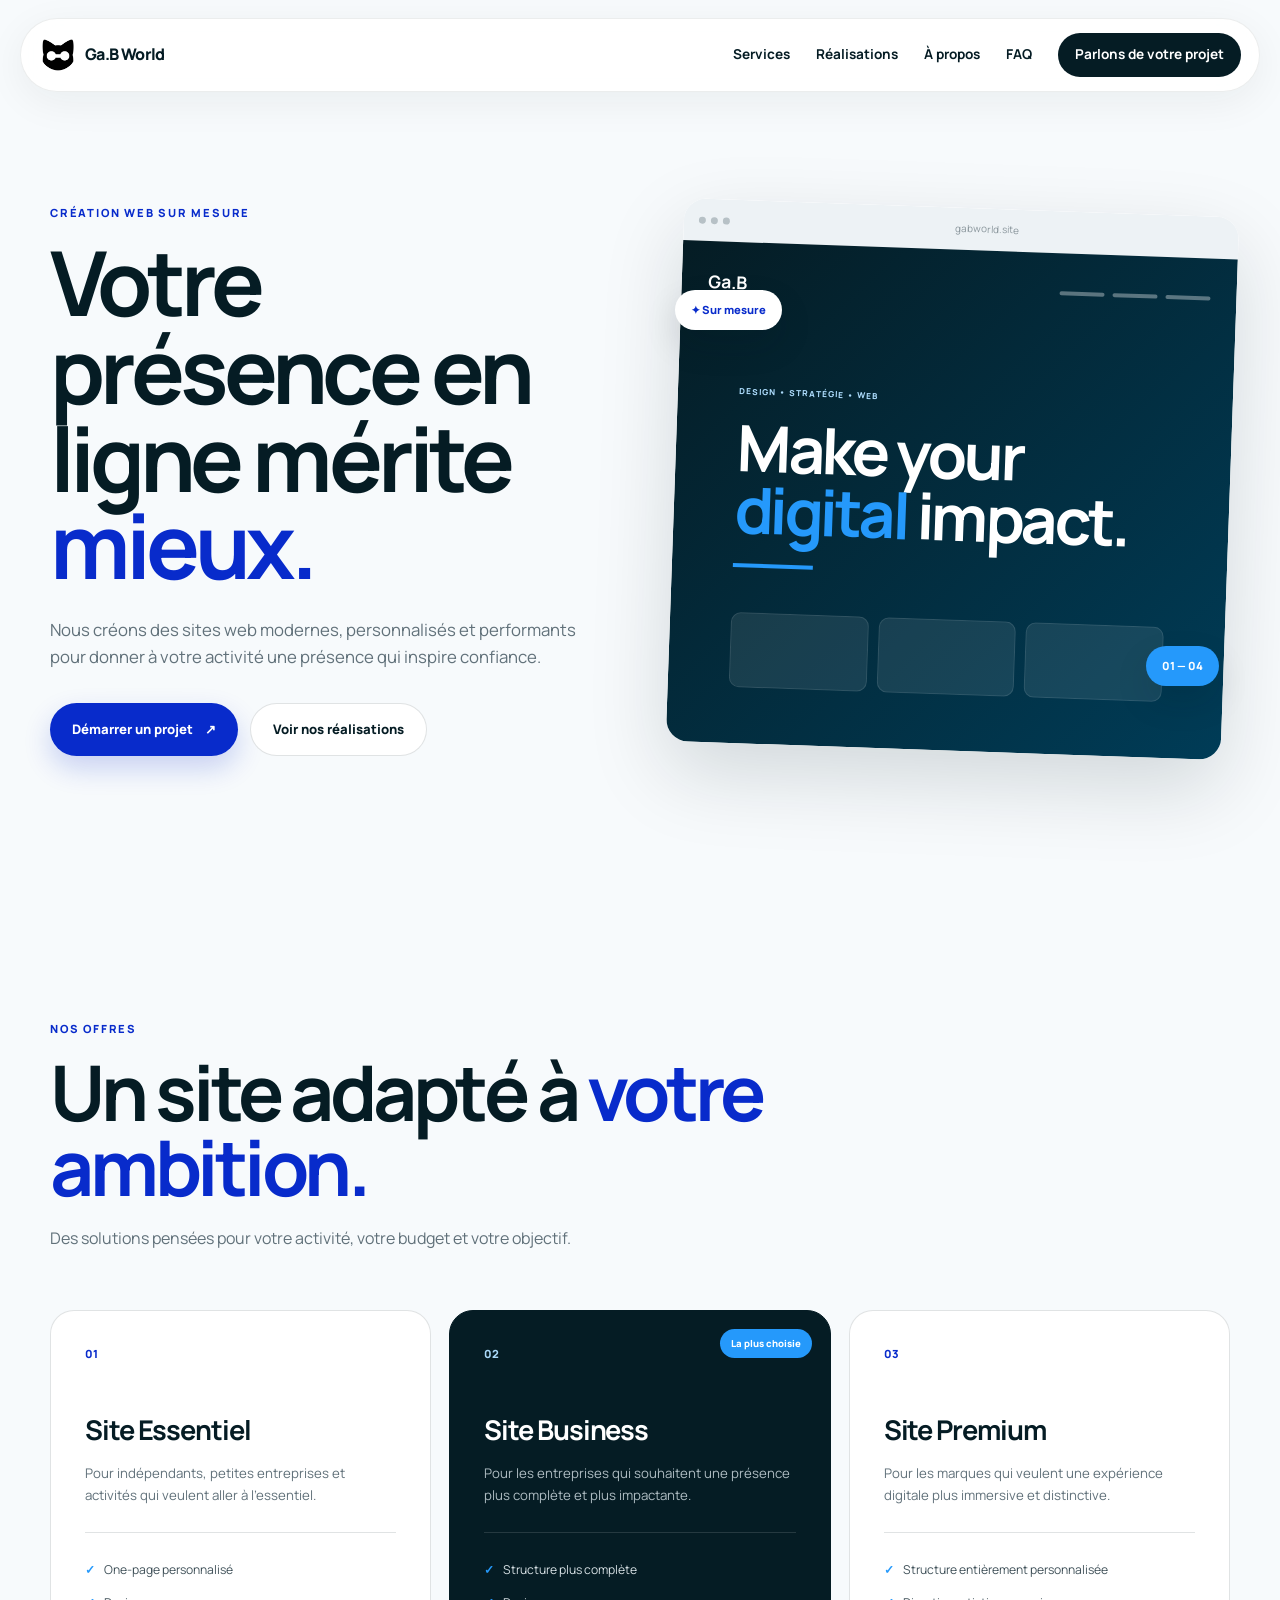
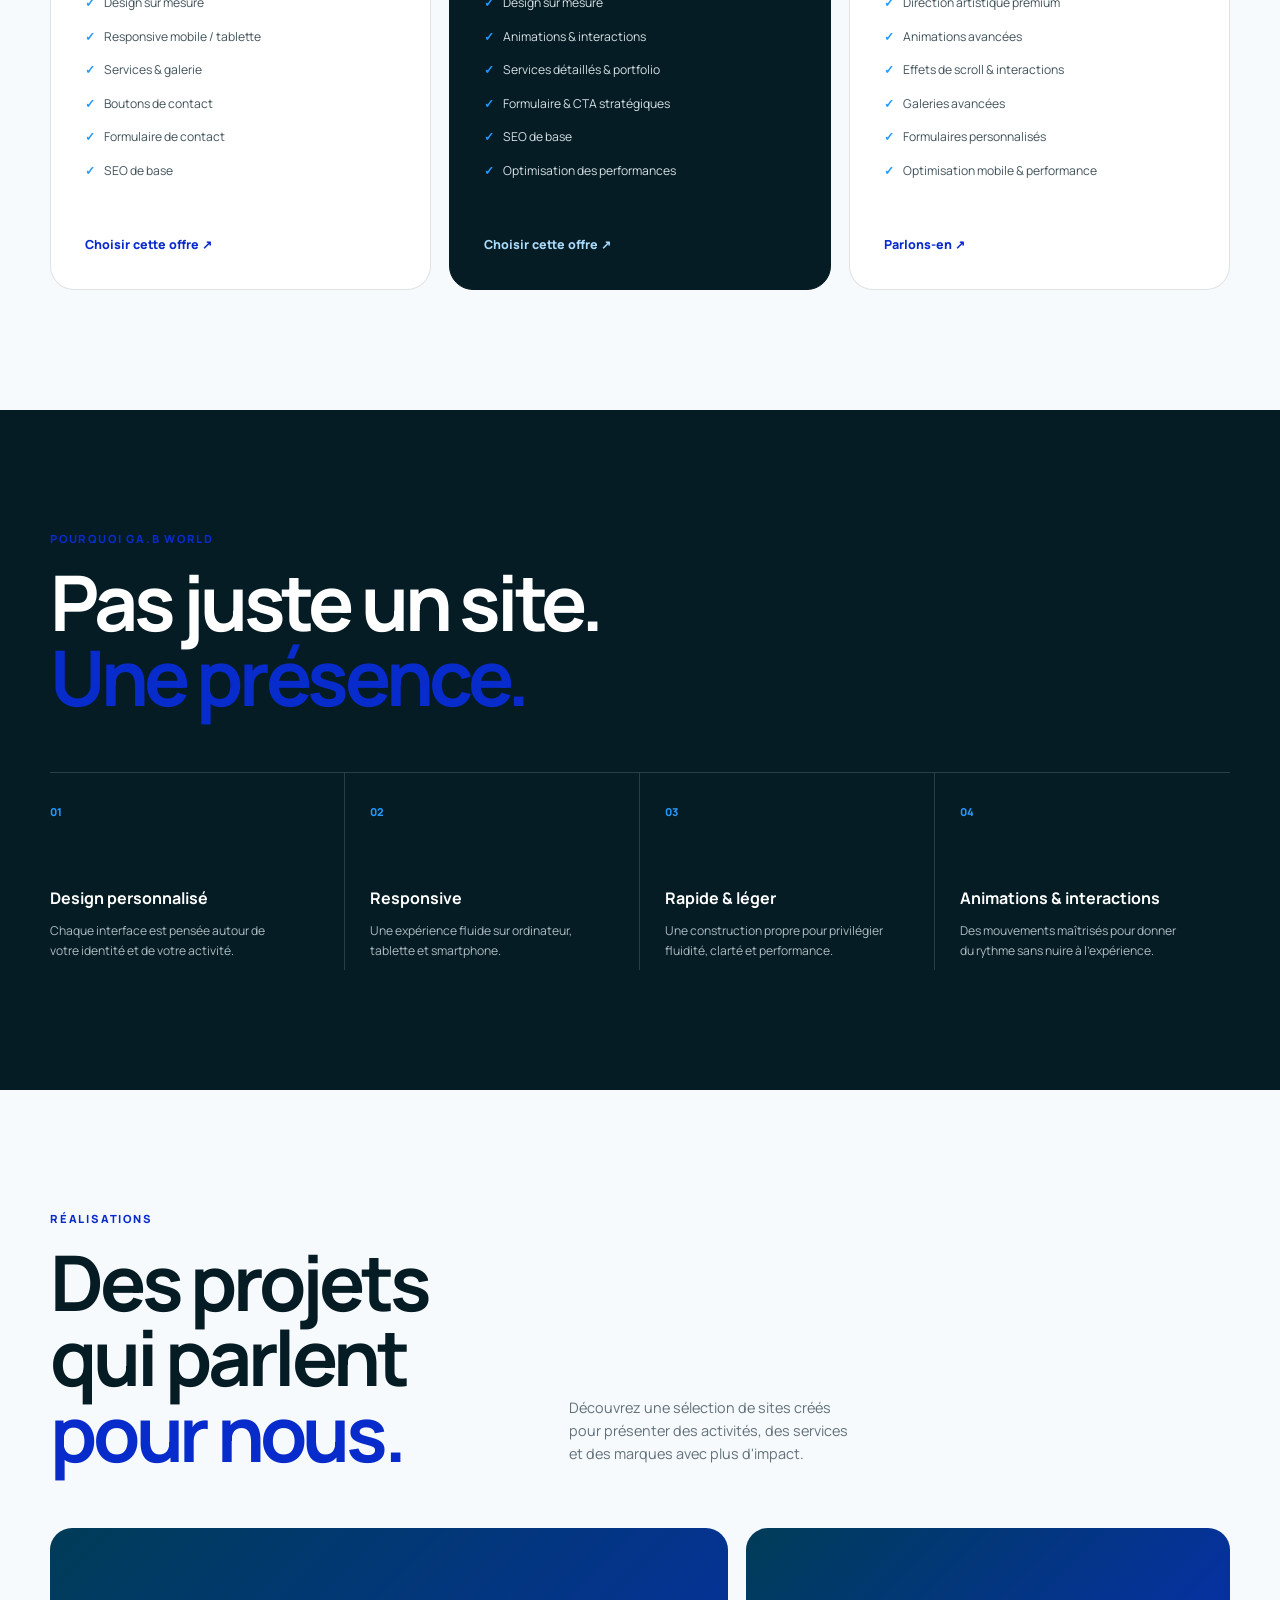
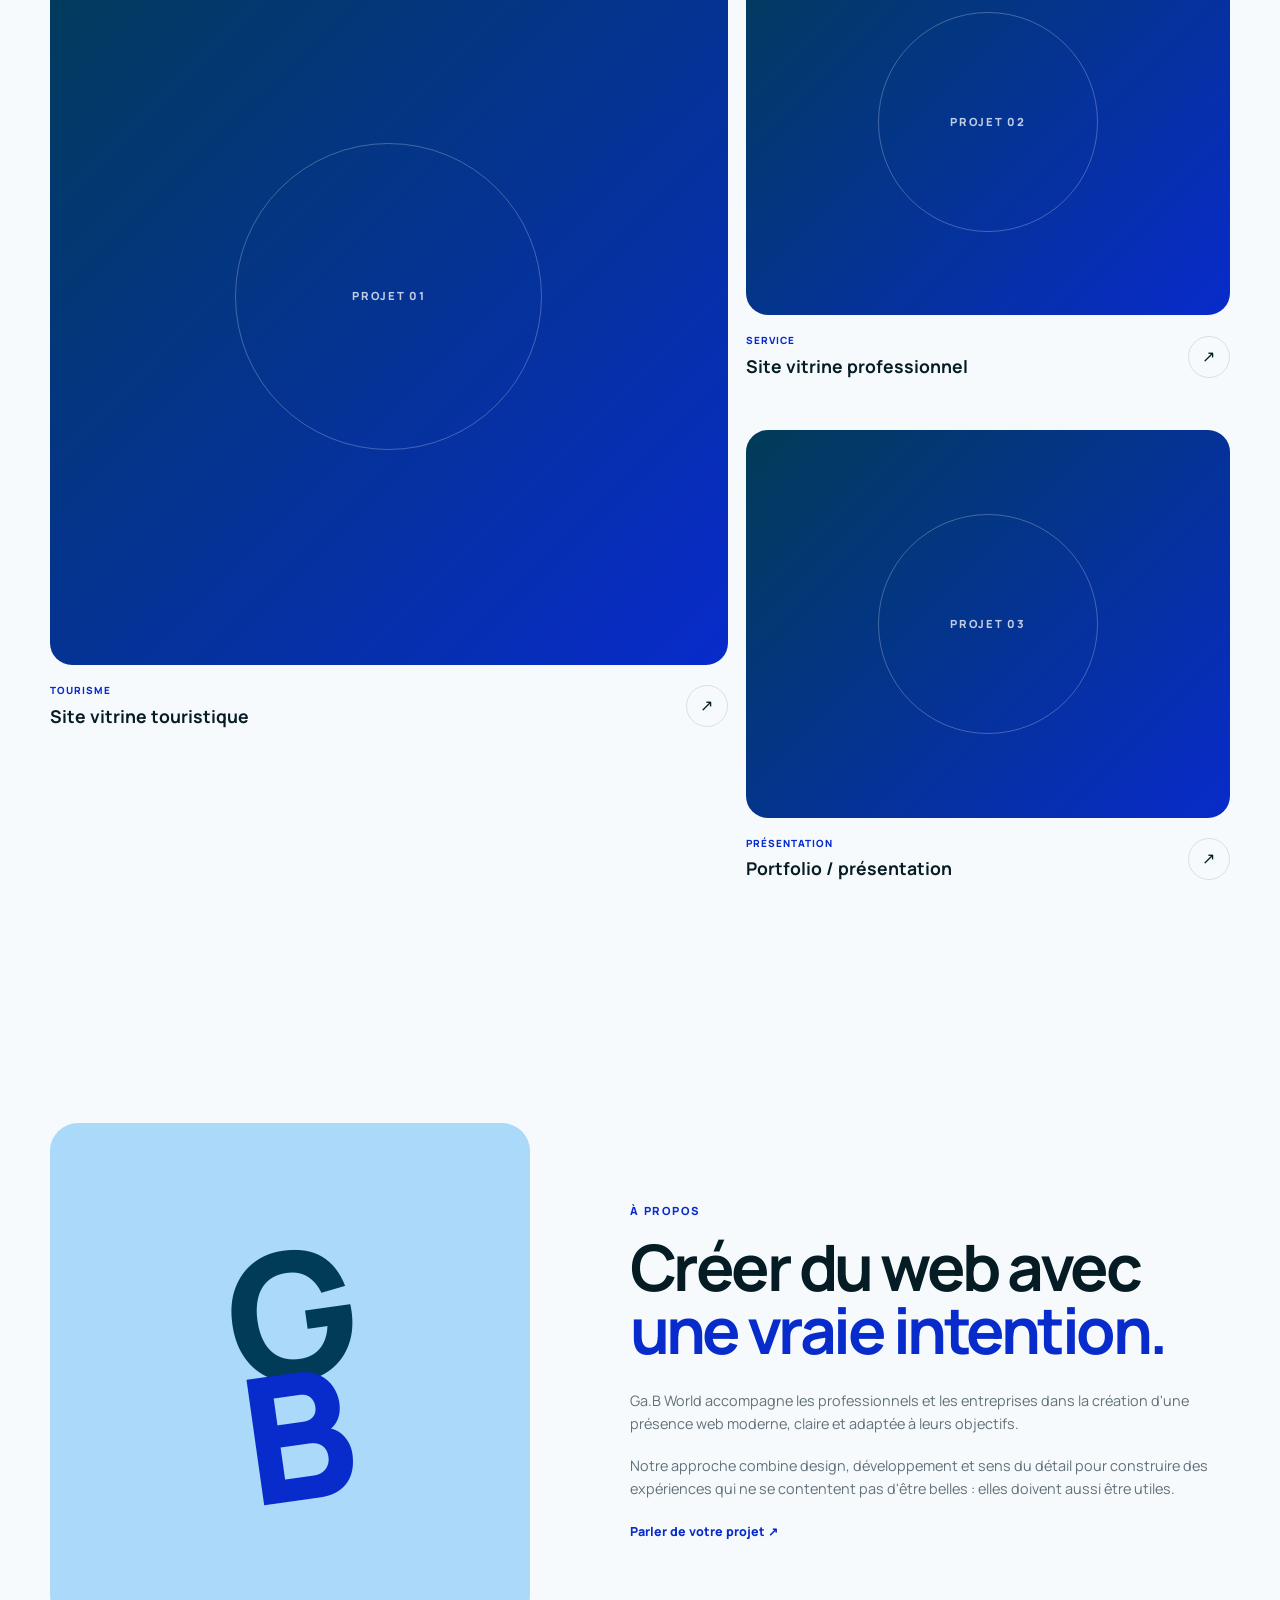
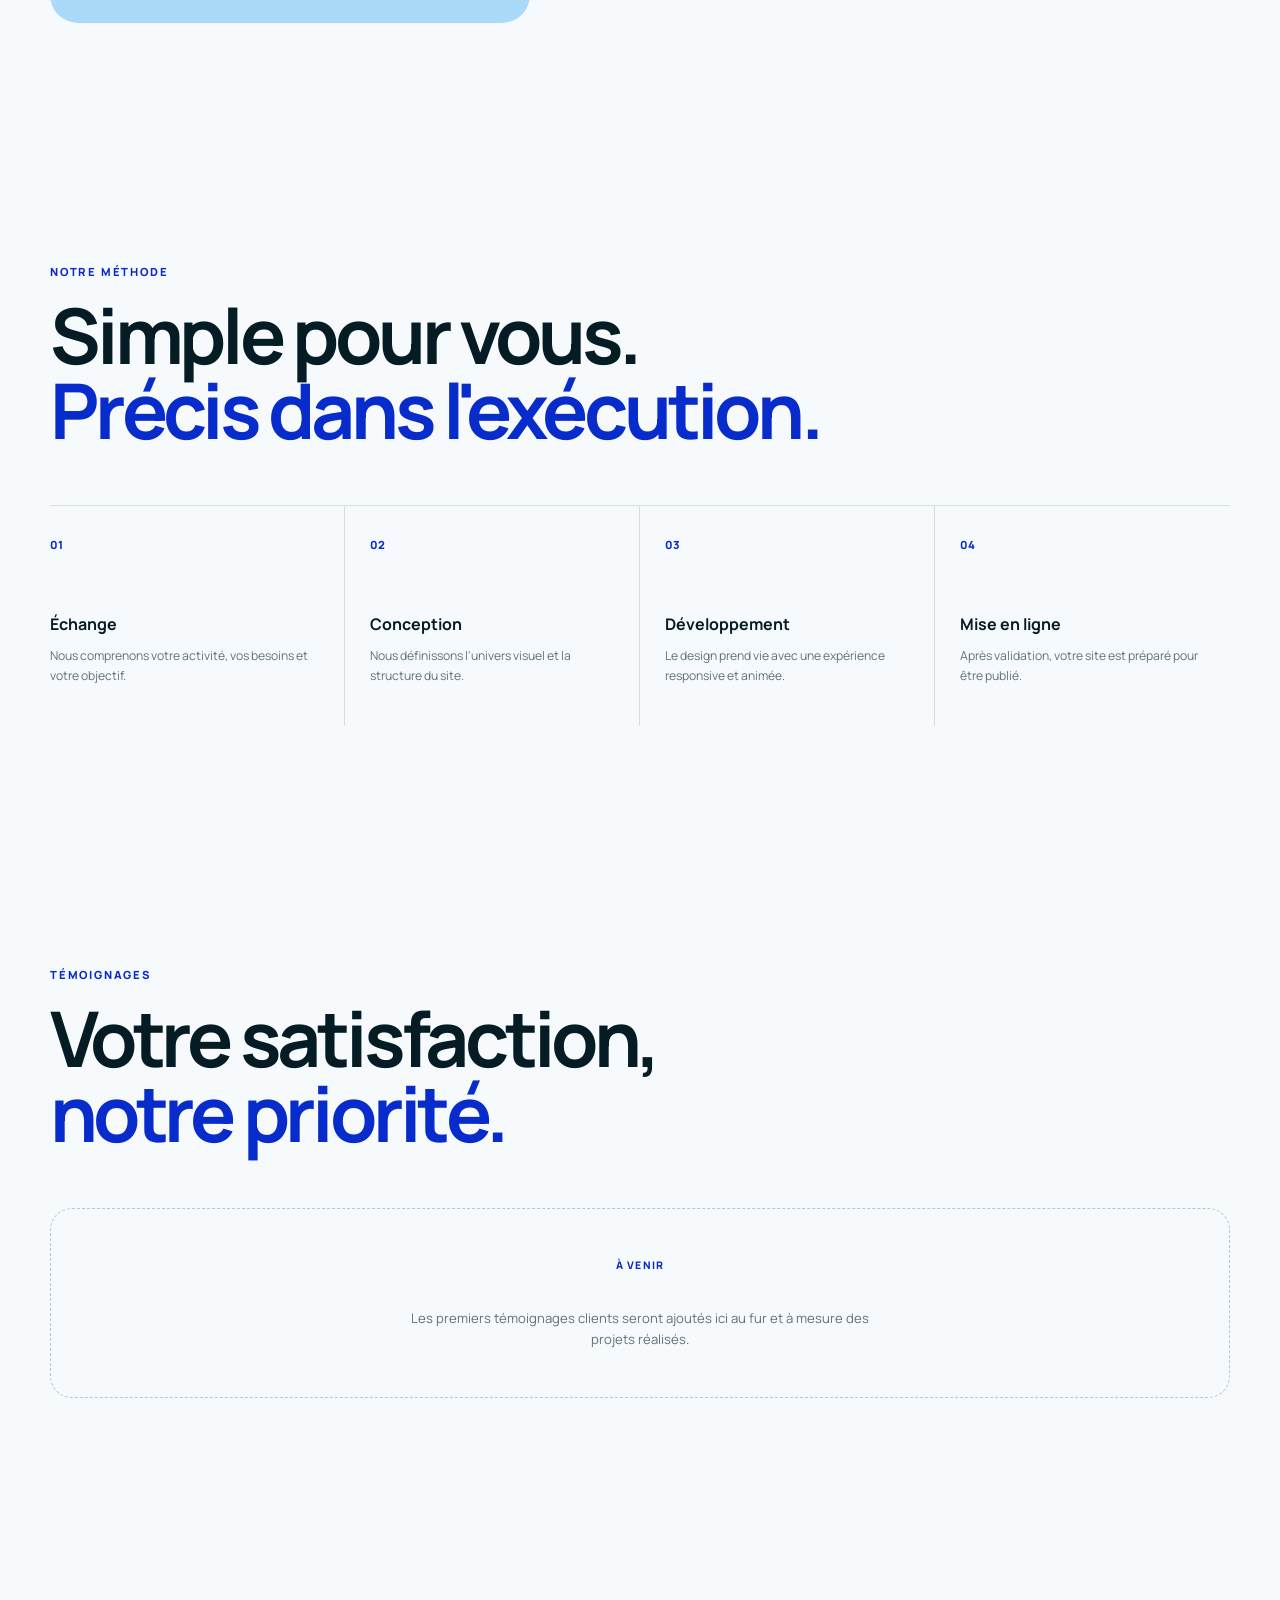
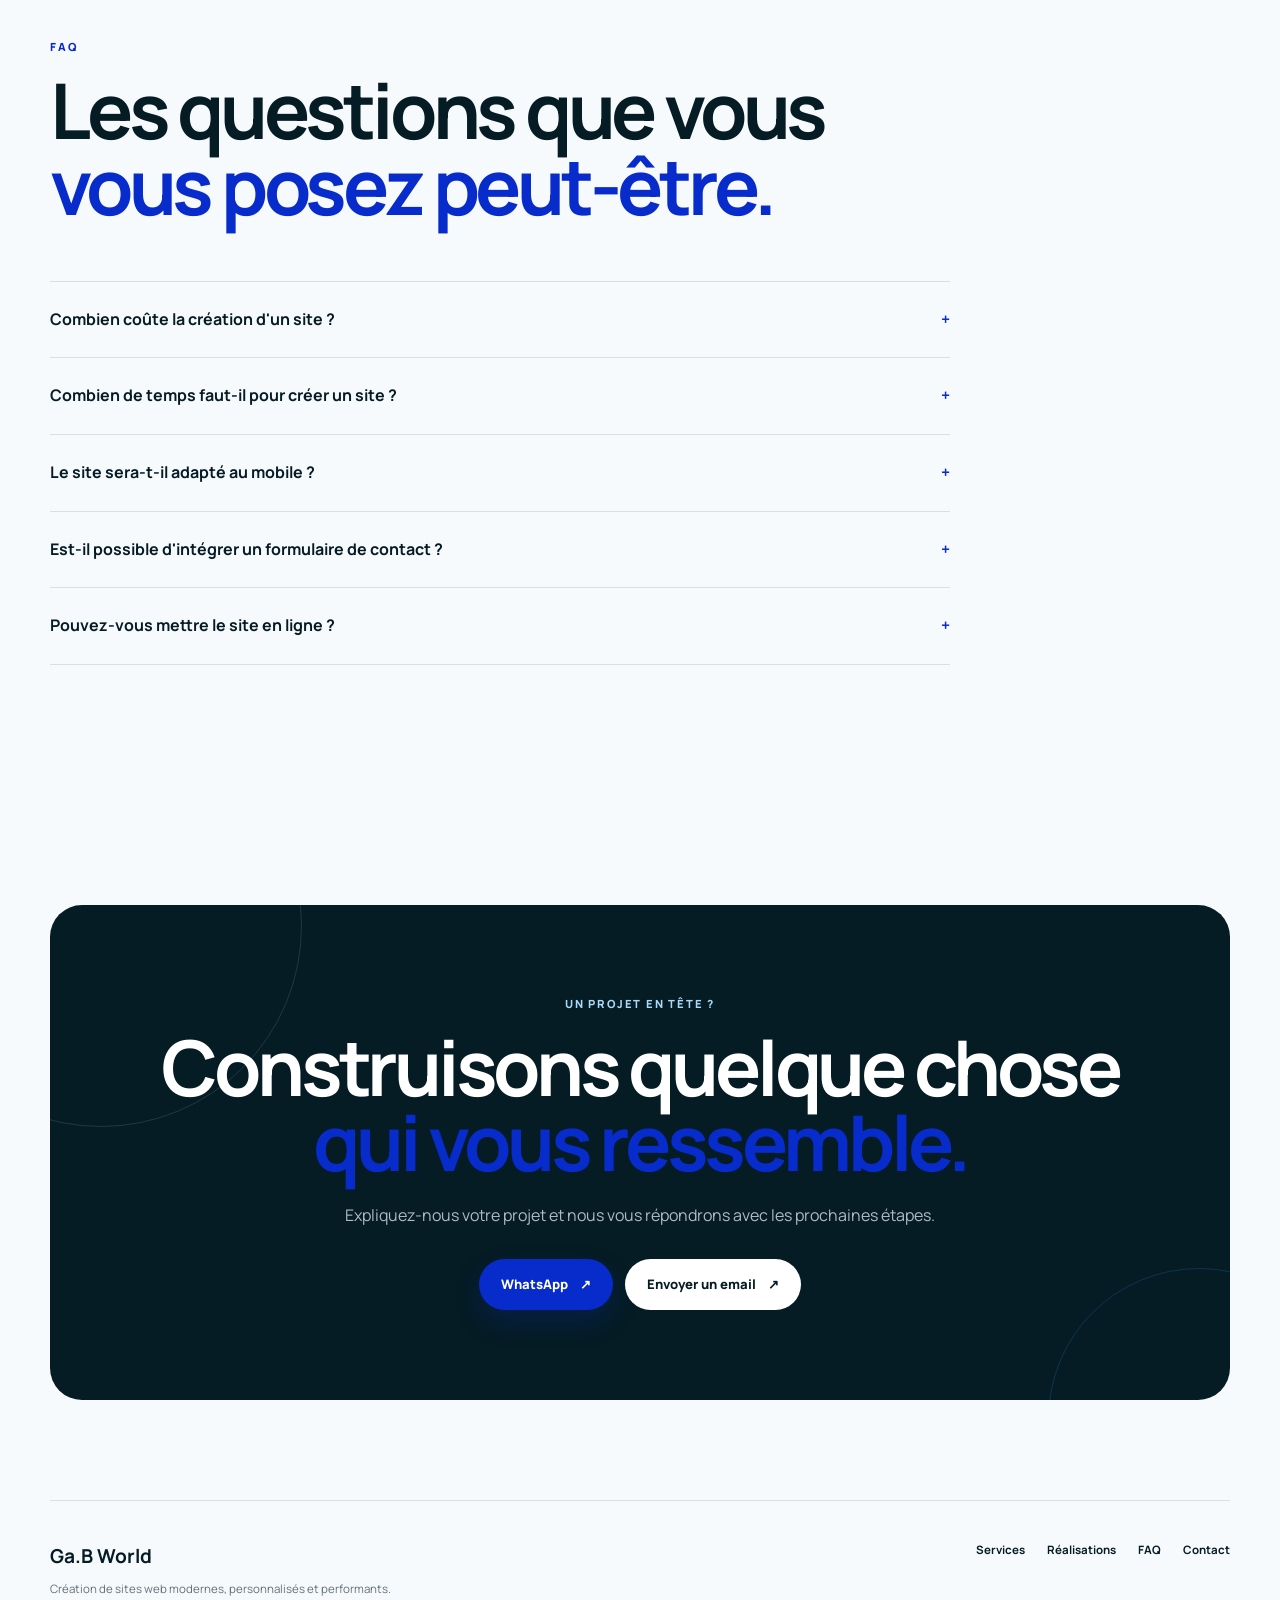
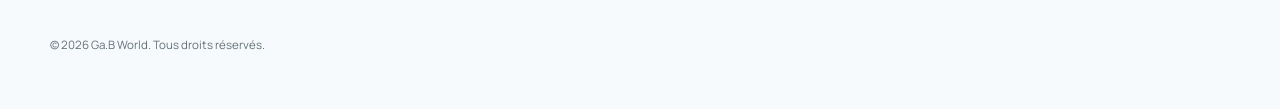
==== index.html @ 4e064f0f "Add files via upload" ====
<!doctype html>
<html lang="fr">

<head>
    <meta charset="UTF-8" />
    <meta name="viewport" content="width=device-width, initial-scale=1.0" />
    <meta name="description"
        content="Ga.B World — Création de sites web modernes, personnalisés, rapides et performants." />
    <meta name="theme-color" content="#051C24" />
    <title>Ga.B World — Création de sites web</title>
    <link rel="icon" type="image/png" href="assets/images/logo2.png" />
    <link rel="preconnect" href="https://fonts.googleapis.com" />
    <link rel="preconnect" href="https://fonts.gstatic.com" crossorigin />
    <link href="https://fonts.googleapis.com/css2?family=Manrope:wght@400;500;600;700;800&display=swap"
        rel="stylesheet" />
    <link rel="stylesheet" href="style.css" />
</head>

<body>
    <div class="page-loader" aria-hidden="true">
        <span>Ga.B World</span>
    </div>

    <header class="site-header">
        <a class="logo" href="#accueil" aria-label="Ga.B World — Accueil">
            <img src="assets/images/logo2.png" alt="Ga.B World" onerror="
            this.style.display = 'none';
            this.nextElementSibling.style.display = 'inline';
          " />
            <span>Ga.B World</span>
        </a>

        <button class="menu-toggle" type="button" aria-label="Ouvrir le menu" aria-expanded="false">
            <span></span><span></span>
        </button>

        <nav class="nav" aria-label="Navigation principale">
            <a href="#services">Services</a>
            <a href="#realisations">Réalisations</a>
            <a href="#apropos">À propos</a>
            <a href="#faq">FAQ</a>
            <a class="nav-cta" href="#contact">Parlons de votre projet</a>
        </nav>
    </header>

    <main>
        <section class="hero section" id="accueil">
            <div class="hero-copy reveal">
                <p class="eyebrow">Création web sur mesure</p>
                <h1>Votre présence en ligne mérite <span>mieux.</span></h1>
                <p class="hero-text">
                    Nous créons des sites web modernes, personnalisés et performants
                    pour donner à votre activité une présence qui inspire confiance.
                </p>
                <div class="hero-actions">
                    <a class="btn btn-primary" href="#contact">Démarrer un projet <span>↗</span></a>
                    <a class="btn btn-ghost" href="#realisations">Voir nos réalisations</a>
                </div>
            </div>

            <div class="hero-visual reveal reveal-delay">
                <div class="browser">
                    <div class="browser-top">
                        <div class="browser-dots"><i></i><i></i><i></i></div>
                        <div class="browser-url">gabworld.site</div>
                    </div>
                    <div class="browser-screen">
                        <div class="mock-nav">
                            <strong>Ga.B</strong>
                            <div><i></i><i></i><i></i></div>
                        </div>
                        <div class="mock-content">
                            <small>DESIGN • STRATÉGIE • WEB</small>
                            <h2>Make your<br /><em>digital</em> impact.</h2>
                            <div class="mock-line"></div>
                            <div class="mock-card-row">
                                <span></span><span></span><span></span>
                            </div>
                        </div>
                    </div>
                </div>
                <div class="floating-badge badge-one">✦ Sur mesure</div>
                <div class="floating-badge badge-two">01 — 04</div>
            </div>
        </section>

        <section class="services section" id="services">
            <div class="section-heading reveal">
                <p class="eyebrow">Nos offres</p>
                <h2>Un site adapté à <span>votre ambition.</span></h2>
                <p>
                    Des solutions pensées pour votre activité, votre budget et votre
                    objectif.
                </p>
            </div>

            <div class="pricing-grid">
                <article class="pricing-card reveal">
                    <p class="card-number">01</p>
                    <h3>Site Essentiel</h3>
                    <p class="card-desc">
                        Pour indépendants, petites entreprises et activités qui veulent
                        aller à l'essentiel.
                    </p>
                    <ul>
                        <li>One-page personnalisé</li>
                        <li>Design sur mesure</li>
                        <li>Responsive mobile / tablette</li>
                        <li>Services & galerie</li>
                        <li>Boutons de contact</li>
                        <li>Formulaire de contact</li>
                        <li>SEO de base</li>
                    </ul>
                    <a href="#contact" class="text-link">Choisir cette offre <span>↗</span></a>
                </article>

                <article class="pricing-card featured reveal">
                    <div class="popular">La plus choisie</div>
                    <p class="card-number">02</p>
                    <h3>Site Business</h3>
                    <p class="card-desc">
                        Pour les entreprises qui souhaitent une présence plus complète et
                        plus impactante.
                    </p>
                    <ul>
                        <li>Structure plus complète</li>
                        <li>Design sur mesure</li>
                        <li>Animations & interactions</li>
                        <li>Services détaillés & portfolio</li>
                        <li>Formulaire & CTA stratégiques</li>
                        <li>SEO de base</li>
                        <li>Optimisation des performances</li>
                    </ul>
                    <a href="#contact" class="text-link">Choisir cette offre <span>↗</span></a>
                </article>

                <article class="pricing-card reveal">
                    <p class="card-number">03</p>
                    <h3>Site Premium</h3>
                    <p class="card-desc">
                        Pour les marques qui veulent une expérience digitale plus
                        immersive et distinctive.
                    </p>
                    <ul>
                        <li>Structure entièrement personnalisée</li>
                        <li>Direction artistique premium</li>
                        <li>Animations avancées</li>
                        <li>Effets de scroll & interactions</li>
                        <li>Galeries avancées</li>
                        <li>Formulaires personnalisés</li>
                        <li>Optimisation mobile & performance</li>
                    </ul>
                    <a href="#contact" class="text-link">Parlons-en <span>↗</span></a>
                </article>
            </div>
        </section>

        <section class="why section">
            <div class="section-heading reveal">
                <p class="eyebrow">Pourquoi Ga.B World</p>
                <h2>Pas juste un site.<br /><span>Une présence.</span></h2>
            </div>
            <div class="why-grid">
                <article class="why-item reveal">
                    <span class="why-icon">01</span>
                    <h3>Design personnalisé</h3>
                    <p>
                        Chaque interface est pensée autour de votre identité et de votre
                        activité.
                    </p>
                </article>
                <article class="why-item reveal">
                    <span class="why-icon">02</span>
                    <h3>Responsive</h3>
                    <p>Une expérience fluide sur ordinateur, tablette et smartphone.</p>
                </article>
                <article class="why-item reveal">
                    <span class="why-icon">03</span>
                    <h3>Rapide & léger</h3>
                    <p>
                        Une construction propre pour privilégier fluidité, clarté et
                        performance.
                    </p>
                </article>
                <article class="why-item reveal">
                    <span class="why-icon">04</span>
                    <h3>Animations & interactions</h3>
                    <p>
                        Des mouvements maîtrisés pour donner du rythme sans nuire à
                        l'expérience.
                    </p>
                </article>
            </div>
        </section>

        <section class="portfolio section" id="realisations">
            <div class="section-heading split-heading reveal">
                <div>
                    <p class="eyebrow">Réalisations</p>
                    <h2>Des projets qui parlent<br /><span>pour nous.</span></h2>
                </div>
                <p>
                    Découvrez une sélection de sites créés pour présenter des activités,
                    des services et des marques avec plus d'impact.
                </p>
            </div>
            <div class="project-grid">
                <article class="project-card project-large reveal">
                    <div class="project-image placeholder-image">
                        <span>PROJET 01</span>
                    </div>
                    <div class="project-info">
                        <div>
                            <p>Tourisme</p>
                            <h3>Site vitrine touristique</h3>
                        </div>
                        <a href="#" aria-label="Voir le projet 01">↗</a>
                    </div>
                </article>
                <article class="project-card reveal">
                    <div class="project-image placeholder-image">
                        <span>PROJET 02</span>
                    </div>
                    <div class="project-info">
                        <div>
                            <p>Service</p>
                            <h3>Site vitrine professionnel</h3>
                        </div>
                        <a href="#" aria-label="Voir le projet 02">↗</a>
                    </div>
                </article>
                <article class="project-card reveal">
                    <div class="project-image placeholder-image">
                        <span>PROJET 03</span>
                    </div>
                    <div class="project-info">
                        <div>
                            <p>Présentation</p>
                            <h3>Portfolio / présentation</h3>
                        </div>
                        <a href="#" aria-label="Voir le projet 03">↗</a>
                    </div>
                </article>
            </div>
        </section>

        <section class="about section" id="apropos">
            <div class="about-visual reveal">
                <div class="about-number">G<br /><span>B</span></div>
            </div>
            <div class="about-copy reveal">
                <p class="eyebrow">À propos</p>
                <h2>Créer du web avec<br /><span>une vraie intention.</span></h2>
                <p>
                    Ga.B World accompagne les professionnels et les entreprises dans la
                    création d'une présence web moderne, claire et adaptée à leurs
                    objectifs.
                </p>
                <p>
                    Notre approche combine design, développement et sens du détail pour
                    construire des expériences qui ne se contentent pas d'être belles :
                    elles doivent aussi être utiles.
                </p>
                <a class="text-link" href="#contact">Parler de votre projet <span>↗</span></a>
            </div>
        </section>

        <section class="process section">
            <div class="section-heading reveal">
                <p class="eyebrow">Notre méthode</p>
                <h2>Simple pour vous.<br /><span>Précis dans l'exécution.</span></h2>
            </div>
            <div class="timeline">
                <article class="step reveal">
                    <span>01</span>
                    <h3>Échange</h3>
                    <p>
                        Nous comprenons votre activité, vos besoins et votre objectif.
                    </p>
                </article>
                <article class="step reveal">
                    <span>02</span>
                    <h3>Conception</h3>
                    <p>Nous définissons l'univers visuel et la structure du site.</p>
                </article>
                <article class="step reveal">
                    <span>03</span>
                    <h3>Développement</h3>
                    <p>Le design prend vie avec une expérience responsive et animée.</p>
                </article>
                <article class="step reveal">
                    <span>04</span>
                    <h3>Mise en ligne</h3>
                    <p>Après validation, votre site est préparé pour être publié.</p>
                </article>
            </div>
        </section>

        <section class="testimonials section">
            <div class="section-heading reveal">
                <p class="eyebrow">Témoignages</p>
                <h2>Votre satisfaction,<br /><span>notre priorité.</span></h2>
            </div>
            <div class="testimonial-empty reveal">
                <span>À venir</span>
                <p>
                    Les premiers témoignages clients seront ajoutés ici au fur et à
                    mesure des projets réalisés.
                </p>
            </div>
        </section>

        <section class="faq section" id="faq">
            <div class="section-heading reveal">
                <p class="eyebrow">FAQ</p>
                <h2>
                    Les questions que vous<br /><span>vous posez peut-être.</span>
                </h2>
            </div>
            <div class="faq-list">
                <details class="faq-item reveal">
                    <summary>
                        Combien coûte la création d'un site ? <span>+</span>
                    </summary>
                    <p>
                        Le tarif dépend de l'offre et du niveau de personnalisation. Les
                        prix peuvent être affichés ici dès que votre grille tarifaire
                        définitive est fixée.
                    </p>
                </details>
                <details class="faq-item reveal">
                    <summary>
                        Combien de temps faut-il pour créer un site ? <span>+</span>
                    </summary>
                    <p>
                        Le délai dépend de la complexité du projet, du nombre de pages et
                        de la rapidité des validations. Un calendrier précis est défini au
                        démarrage.
                    </p>
                </details>
                <details class="faq-item reveal">
                    <summary>
                        Le site sera-t-il adapté au mobile ? <span>+</span>
                    </summary>
                    <p>
                        Oui. Chaque site est pensé pour offrir une expérience adaptée aux
                        smartphones, tablettes et ordinateurs.
                    </p>
                </details>
                <details class="faq-item reveal">
                    <summary>
                        Est-il possible d'intégrer un formulaire de contact ?
                        <span>+</span>
                    </summary>
                    <p>
                        Oui. Un formulaire peut être intégré et connecté à un service
                        externe adapté au projet.
                    </p>
                </details>
                <details class="faq-item reveal">
                    <summary>
                        Pouvez-vous mettre le site en ligne ? <span>+</span>
                    </summary>
                    <p>
                        Oui, l'accompagnement peut inclure la préparation et la mise en
                        ligne selon votre hébergement et votre nom de domaine.
                    </p>
                </details>
            </div>
        </section>

        <section class="contact section" id="contact">
            <div class="contact-card reveal">
                <p class="eyebrow">Un projet en tête ?</p>
                <h2>
                    Construisons quelque chose<br /><span>qui vous ressemble.</span>
                </h2>
                <p>
                    Expliquez-nous votre projet et nous vous répondrons avec les
                    prochaines étapes.
                </p>
                <div class="contact-actions">
                    <a class="btn btn-primary"
                        href="https://wa.me/261384528742?text=Bonjour%20Ga.B%20World%2C%20je%20souhaite%20discuter%20d'un%20projet%20de%20site%20web."
                        target="_blank" rel="noopener">
                        WhatsApp <span>↗</span>
                    </a>
                    <a class="btn btn-light"
                        href="mailto:rijvangabriel@gmail.com?subject=Demande%20de%20création%20de%20site%20web">
                        Envoyer un email <span>↗</span>
                    </a>
                </div>
            </div>
        </section>
    </main>

    <footer class="footer">
        <div>
            <strong>Ga.B World</strong>
            <p>Création de sites web modernes, personnalisés et performants.</p>
        </div>
        <div class="footer-links">
            <a href="#services">Services</a><a href="#realisations">Réalisations</a><a href="#faq">FAQ</a><a
                href="#contact">Contact</a>
        </div>
        <p class="copyright">
            © <span id="year"></span> Ga.B World. Tous droits réservés.
        </p>
    </footer>

    <script src="script.js"></script>
</body>

</html>
---- style.css ----
:root {
    --color-primary: #082BCB;
    --color-secondary: #2599FB;
    --color-light: #AAD9F9;
    --color-dark-blue: #003C57;
    --color-dark: #051C24;
    --white: #ffffff;
    --muted: #61717a;
    --border: rgba(5, 28, 36, .12);
    --radius: 24px;
    --container: 1180px;
}

* { box-sizing: border-box; margin: 0; padding: 0; }
html { scroll-behavior: smooth; }
body { font-family: "Manrope", sans-serif; color: var(--color-dark); background: #f7fafc; line-height: 1.6; overflow-x: hidden; }
a { color: inherit; text-decoration: none; }
button, input, textarea { font: inherit; }
button { cursor: pointer; }
img { max-width: 100%; display: block; }

.page-loader { position: fixed; inset: 0; z-index: 9999; background: var(--color-dark); color: white; display: grid; place-items: center; font-size: 1.2rem; font-weight: 800; transition: opacity .6s ease, visibility .6s ease; }
.page-loader.loaded { opacity: 0; visibility: hidden; }
.site-header { position: fixed; top: 0; left: 0; right: 0; z-index: 100; max-width: 1240px; margin: 18px auto; padding: 14px 18px 14px 20px; display: flex; align-items: center; justify-content: space-between; background: rgba(255,255,255,.9); backdrop-filter: blur(18px); border: 1px solid rgba(5,28,36,.08); border-radius: 999px; box-shadow: 0 10px 40px rgba(5,28,36,.06); }
.logo { display: flex; align-items: center; gap: 10px; font-weight: 800; letter-spacing: -.04em; }
.logo img { width: 34px; height: 34px; object-fit: contain; }
.logo span { display: inline;}
.nav { display: flex; align-items: center; gap: 26px; font-size: .85rem; font-weight: 700; }
.nav a { transition: color .25s ease; }
.nav a:hover { color: var(--color-primary); }
.nav-cta { background: var(--color-dark); color: white; padding: 11px 17px; border-radius: 999px; }
.nav-cta:hover { color: white !important; background: var(--color-primary); }
.menu-toggle { display: none; border: 0; background: none; width: 40px; height: 40px; }
.menu-toggle span { display: block; width: 22px; height: 2px; background: var(--color-dark); margin: 5px auto; }

.section { width: min(var(--container), calc(100% - 48px)); margin: auto; padding: 120px 0; }
.hero { min-height: 100vh; padding-top: 180px; display: grid; grid-template-columns: 1fr 1fr; gap: 70px; align-items: center; }
.eyebrow { color: var(--color-primary); text-transform: uppercase; letter-spacing: .16em; font-size: .7rem; font-weight: 800; margin-bottom: 16px; }
.hero h1, h2 { letter-spacing: -.055em; line-height: .98; }
.hero h1 { font-size: clamp(3.5rem, 7vw, 6.5rem); max-width: 700px; }
.hero h1 span, h2 span { color: var(--color-primary); }
.hero-text { max-width: 570px; color: var(--muted); font-size: 1.05rem; margin: 28px 0 32px; }
.hero-actions, .contact-actions { display: flex; flex-wrap: wrap; gap: 12px; }
.btn { display: inline-flex; align-items: center; justify-content: center; gap: 12px; padding: 15px 22px; border-radius: 999px; font-weight: 800; font-size: .82rem; transition: transform .25s ease, box-shadow .25s ease, background .25s ease; }
.btn:hover { transform: translateY(-3px); }
.btn-primary { background: var(--color-primary); color: white; box-shadow: 0 12px 28px rgba(8,43,203,.2); }
.btn-primary:hover { background: var(--color-dark-blue); }
.btn-ghost { border: 1px solid var(--border); background: white; }
.btn-light { background: white; color: var(--color-dark); }

.hero-visual { position: relative; min-height: 520px; display: grid; place-items: center; }
.browser { width: min(100%, 560px); border-radius: 22px; overflow: hidden; background: white; box-shadow: 0 30px 80px rgba(5,28,36,.15); transform: rotate(2deg); transition: transform .5s ease; }
.hero-visual:hover .browser { transform: rotate(0) translateY(-8px); }
.browser-top { height: 42px; display: flex; align-items: center; gap: 20px; padding: 0 15px; background: #edf2f5; }
.browser-dots { display: flex; gap: 5px; }
.browser-dots i { width: 7px; height: 7px; border-radius: 50%; background: #b7c1c6; }
.browser-url { font-size: .62rem; color: #8a969c; margin: auto; }
.browser-screen { min-height: 420px; padding: 26px; background: linear-gradient(135deg, var(--color-dark), var(--color-dark-blue)); color: white; }
.mock-nav { display: flex; justify-content: space-between; align-items: center; }
.mock-nav strong { font-size: 1.1rem; }
.mock-nav div { display: flex; gap: 8px; }
.mock-nav i { display: block; width: 45px; height: 4px; border-radius: 4px; background: rgba(255,255,255,.35); }
.mock-content { padding: 80px 35px 30px; }
.mock-content small { color: var(--color-light); letter-spacing: .12em; font-size: .52rem; font-weight: 800; }
.mock-content h2 { font-size: clamp(2.8rem, 5vw, 4.6rem); margin: 14px 0 22px; }
.mock-content h2 em { color: var(--color-secondary); font-style: normal; }
.mock-line { width: 80px; height: 4px; background: var(--color-secondary); margin-bottom: 45px; }
.mock-card-row { display: flex; gap: 10px; }
.mock-card-row span { height: 75px; flex: 1; background: rgba(255,255,255,.09); border: 1px solid rgba(255,255,255,.1); border-radius: 10px; }
.floating-badge { position: absolute; padding: 11px 16px; border-radius: 999px; background: white; box-shadow: 0 15px 35px rgba(5,28,36,.12); font-size: .7rem; font-weight: 800; animation: float 4s ease-in-out infinite; }
.badge-one { left: 0; top: 15%; color: var(--color-primary); }
.badge-two { right: 2%; bottom: 12%; background: var(--color-secondary); color: white; animation-delay: -1.5s; }

.section-heading { max-width: 800px; margin-bottom: 58px; }
.section-heading h2 { font-size: clamp(3rem, 6vw, 5.5rem); }
.section-heading > p:last-child { color: var(--muted); max-width: 570px; margin-top: 22px; }
.pricing-grid { display: grid; grid-template-columns: repeat(3, 1fr); gap: 18px; }
.pricing-card { position: relative; background: white; border: 1px solid var(--border); border-radius: var(--radius); padding: 34px; min-height: 580px; display: flex; flex-direction: column; transition: transform .35s ease, box-shadow .35s ease; }
.pricing-card:hover { transform: translateY(-8px); box-shadow: 0 24px 55px rgba(5,28,36,.1); }
.pricing-card.featured { background: var(--color-dark); color: white; border-color: var(--color-dark); }
.popular { position: absolute; top: 18px; right: 18px; background: var(--color-secondary); color: white; padding: 7px 11px; border-radius: 999px; font-size: .6rem; font-weight: 800; }
.card-number { color: var(--color-primary); font-size: .7rem; font-weight: 800; margin-bottom: 45px; }
.featured .card-number { color: var(--color-light); }
.pricing-card h3 { font-size: 1.7rem; letter-spacing: -.04em; }
.card-desc { color: var(--muted); font-size: .83rem; margin: 12px 0 26px; }
.featured .card-desc { color: #aebcc2; }
.pricing-card ul { list-style: none; border-top: 1px solid var(--border); padding-top: 20px; }
.featured ul { border-color: rgba(255,255,255,.13); }
.pricing-card li { font-size: .76rem; padding: 7px 0; color: #41525a; }
.featured li { color: #d7e0e4; }
.pricing-card li::before { content: "✓"; color: var(--color-secondary); font-weight: 800; margin-right: 9px; }
.text-link { margin-top: auto; font-size: .78rem; font-weight: 800; color: var(--color-primary); }
.featured .text-link { color: var(--color-light); }

.why { background: var(--color-dark); color: white; width: 100%; padding-left: max(24px, calc((100vw - var(--container))/2)); padding-right: max(24px, calc((100vw - var(--container))/2)); }
.why .section-heading { max-width: 700px; }
.why-grid { display: grid; grid-template-columns: repeat(4,1fr); gap: 0; border-top: 1px solid rgba(255,255,255,.15); }
.why-item { padding: 30px 25px 10px 0; border-right: 1px solid rgba(255,255,255,.15); }
.why-item:not(:first-child) { padding-left: 25px; }
.why-item:last-child { border-right: 0; }
.why-icon { display: block; color: var(--color-secondary); font-size: .68rem; font-weight: 800; margin-bottom: 65px; }
.why-item h3 { font-size: 1rem; margin-bottom: 10px; }
.why-item p { color: #aebcc2; font-size: .76rem; max-width: 220px; }

.split-heading { display: grid; grid-template-columns: 1fr .6fr; gap: 50px; align-items: end; }
.split-heading > p { color: var(--muted); font-size: .9rem; padding-bottom: 5px; }
.project-grid { display: grid; grid-template-columns: 1.4fr 1fr; gap: 50px 18px; }
.project-card { min-width: 0; }
.project-large { grid-row: span 2; }
.project-image { aspect-ratio: 1.25; border-radius: 22px; overflow: hidden; margin-bottom: 18px; }
.project-large .project-image { aspect-ratio: .92; }
.placeholder-image { display: grid; place-items: center; background: linear-gradient(135deg, var(--color-dark-blue), var(--color-primary)); color: rgba(255,255,255,.75); position: relative; }
.placeholder-image::before { content: ""; position: absolute; width: 45%; aspect-ratio: 1; border-radius: 50%; border: 1px solid rgba(255,255,255,.25); }
.placeholder-image span { position: relative; font-size: .7rem; letter-spacing: .15em; font-weight: 800; }
.project-info { display: flex; justify-content: space-between; align-items: center; }
.project-info p { color: var(--color-primary); text-transform: uppercase; font-size: .62rem; font-weight: 800; letter-spacing: .1em; }
.project-info h3 { font-size: 1.1rem; margin-top: 3px; }
.project-info > a { width: 42px; height: 42px; border: 1px solid var(--border); border-radius: 50%; display: grid; place-items: center; transition: .25s; }
.project-info > a:hover { background: var(--color-primary); color: white; transform: rotate(45deg); }

.about { display: grid; grid-template-columns: .8fr 1fr; gap: 100px; align-items: center; }
.about-visual { min-height: 500px; border-radius: 28px; background: var(--color-light); display: grid; place-items: center; overflow: hidden; }
.about-number { font-size: 11rem; line-height: .68; font-weight: 800; letter-spacing: -.1em; color: var(--color-dark-blue); transform: rotate(-8deg); }
.about-number span { color: var(--color-primary); }
.about-copy { max-width: 600px; }
.about-copy h2 { font-size: clamp(3rem, 5vw, 5rem); margin-bottom: 28px; }
.about-copy > p:not(.eyebrow) { color: var(--muted); font-size: .9rem; margin-bottom: 18px; }

.timeline { display: grid; grid-template-columns: repeat(4,1fr); border-top: 1px solid var(--border); }
.step { padding: 25px 25px 0 0; border-right: 1px solid var(--border); min-height: 220px; }
.step:not(:first-child) { padding-left: 25px; }
.step:last-child { border-right: 0; }
.step span { color: var(--color-primary); font-size: .7rem; font-weight: 800; }
.step h3 { margin: 55px 0 9px; font-size: 1rem; }
.step p { color: var(--muted); font-size: .76rem; }

.testimonial-empty { border: 1px dashed #b9c5ca; border-radius: 22px; min-height: 190px; display: grid; place-items: center; text-align: center; padding: 30px; }
.testimonial-empty span { color: var(--color-primary); font-size: .65rem; font-weight: 800; text-transform: uppercase; letter-spacing: .12em; }
.testimonial-empty p { max-width: 500px; color: var(--muted); font-size: .82rem; }

.faq-list { max-width: 900px; }
.faq-item { border-top: 1px solid var(--border); }
.faq-item:last-child { border-bottom: 1px solid var(--border); }
.faq-item summary { list-style: none; cursor: pointer; padding: 25px 0; font-size: 1rem; font-weight: 700; display: flex; justify-content: space-between; gap: 20px; }
.faq-item summary::-webkit-details-marker { display: none; }
.faq-item summary span { color: var(--color-primary); transition: transform .25s; }
.faq-item[open] summary span { transform: rotate(45deg); }
.faq-item p { color: var(--muted); font-size: .83rem; max-width: 750px; padding: 0 50px 25px 0; }

.contact { padding-bottom: 100px; }
.contact-card { background: var(--color-dark); color: white; border-radius: 32px; padding: clamp(45px, 8vw, 90px); text-align: center; overflow: hidden; position: relative; }
.contact-card::before { content: ""; position: absolute; width: 400px; height: 400px; border: 1px solid rgba(170,217,249,.15); border-radius: 50%; left: -150px; top: -180px; }
.contact-card::after { content: ""; position: absolute; width: 300px; height: 300px; border: 1px solid rgba(37,153,251,.2); border-radius: 50%; right: -120px; bottom: -170px; }
.contact-card > * { position: relative; z-index: 1; }
.contact-card .eyebrow { color: var(--color-light); }
.contact-card h2 { font-size: clamp(3rem, 6vw, 5.5rem); }
.contact-card > p:not(.eyebrow) { color: #aebcc2; max-width: 600px; margin: 24px auto 30px; }
.contact-actions { justify-content: center; }

.footer { width: min(var(--container), calc(100% - 48px)); margin: auto; padding: 40px 0 55px; display: grid; grid-template-columns: 1fr auto; gap: 30px; border-top: 1px solid var(--border); }
.footer strong { font-size: 1.2rem; }
.footer p { color: var(--muted); font-size: .72rem; max-width: 350px; margin-top: 8px; }
.footer-links { display: flex; gap: 22px; font-size: .72rem; font-weight: 700; }
.footer-links a:hover { color: var(--color-primary); }
.copyright { grid-column: 1/-1; margin-top: 15px; }

.reveal { opacity: 0; transform: translateY(35px); transition: opacity .8s ease, transform .8s cubic-bezier(.2,.7,.2,1); }
.reveal.visible { opacity: 1; transform: translateY(0); }
.reveal-delay { transition-delay: .15s; }
@keyframes float { 0%,100% { transform: translateY(0); } 50% { transform: translateY(-12px); } }

@media (max-width: 900px) {
    .site-header { margin: 12px 14px; }
    .menu-toggle { display: block; }
    .nav { position: absolute; top: calc(100% + 10px); left: 0; right: 0; display: none; flex-direction: column; align-items: stretch; padding: 18px; background: white; border-radius: 22px; box-shadow: 0 20px 45px rgba(5,28,36,.12); }
    .nav.open { display: flex; }
    .nav-cta { text-align: center; }
    .hero { grid-template-columns: 1fr; padding-top: 150px; }
    .hero-visual { min-height: 450px; }
    .pricing-grid { grid-template-columns: 1fr; }
    .pricing-card { min-height: auto; }
    .why-grid { grid-template-columns: repeat(2,1fr); }
    .why-item:nth-child(2) { border-right: 0; }
    .why-item:nth-child(3), .why-item:nth-child(4) { border-top: 1px solid rgba(255,255,255,.15); }
    .split-heading { grid-template-columns: 1fr; }
    .about { grid-template-columns: 1fr; gap: 45px; }
    .about-visual { min-height: 360px; }
    .timeline { grid-template-columns: repeat(2,1fr); }
    .step:nth-child(2) { border-right: 0; }
    .step:nth-child(3), .step:nth-child(4) { border-top: 1px solid var(--border); }
    .footer { grid-template-columns: 1fr; }
    .footer-links { flex-wrap: wrap; }
}
@media (max-width: 600px) {
    .section { width: min(100% - 30px, var(--container)); padding: 85px 0; }
    .hero { padding-top: 125px; min-height: auto; }
    .hero h1 { font-size: clamp(3rem, 15vw, 4.8rem); }
    .hero-visual { min-height: 350px; }
    .browser-screen { min-height: 300px; }
    .mock-content { padding: 50px 15px 20px; }
    .mock-content h2 { font-size: 2.5rem; }
    .floating-badge { font-size: .58rem; padding: 9px 11px; }
    .badge-one { left: -5px; }
    .badge-two { right: -5px; }
    .why { padding-left: 15px; padding-right: 15px; }
    .why-grid { grid-template-columns: 1fr; }
    .why-item, .why-item:not(:first-child) { border-right: 0; border-top: 1px solid rgba(255,255,255,.15); padding: 22px 0; }
    .why-item:first-child { border-top: 0; }
    .why-icon { margin-bottom: 30px; }
    .project-grid { grid-template-columns: 1fr; }
    .project-large { grid-row: auto; }
    .project-large .project-image, .project-image { aspect-ratio: 1.15; }
    .timeline { grid-template-columns: 1fr; }
    .step, .step:not(:first-child) { border-right: 0; border-top: 1px solid var(--border); padding: 22px 0; min-height: auto; }
    .step:first-child { border-top: 0; }
    .step h3 { margin-top: 30px; }
    .contact-card { border-radius: 24px; }
    .contact-card h2 { font-size: 3rem; }
    .footer { width: min(100% - 30px, var(--container)); }
}
@media (prefers-reduced-motion: reduce) {
    html { scroll-behavior: auto; }
    *, *::before, *::after { animation-duration: .01ms !important; animation-iteration-count: 1 !important; transition-duration: .01ms !important; }
    .reveal { opacity: 1; transform: none; }
}
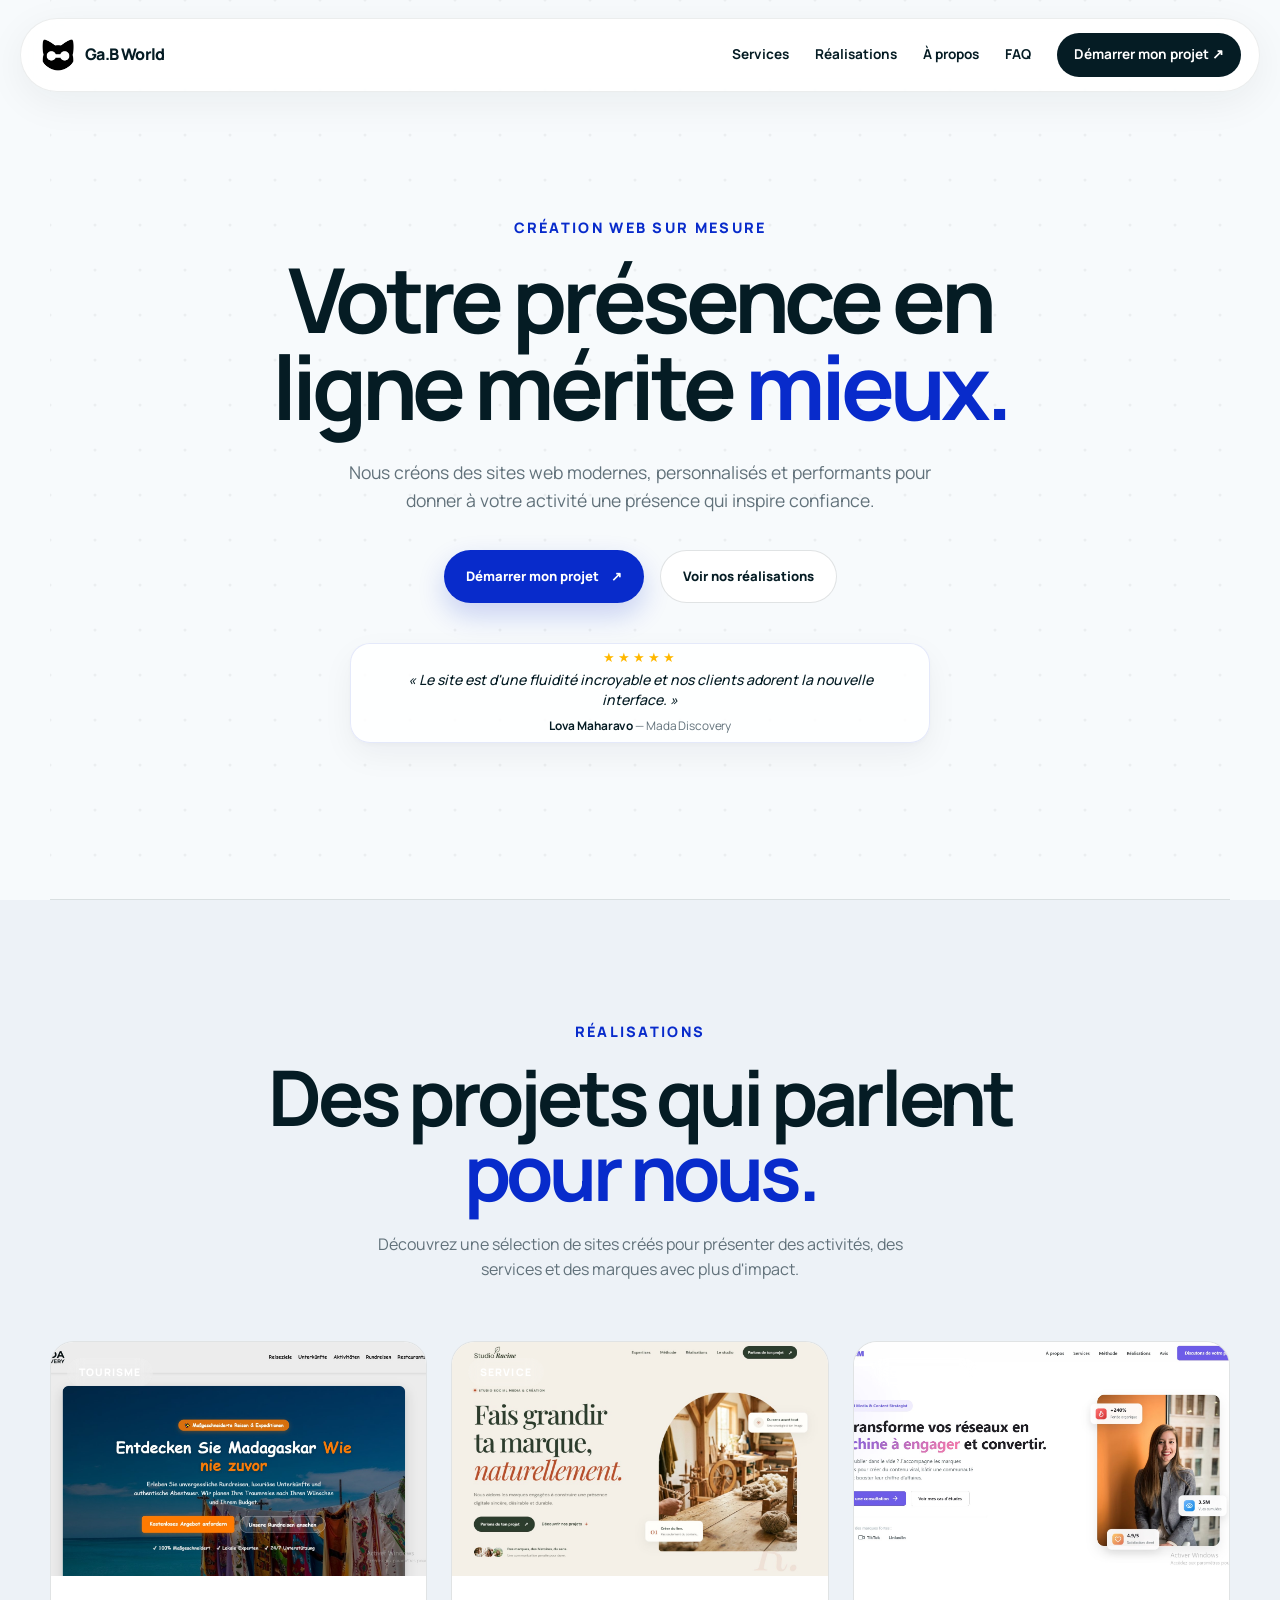
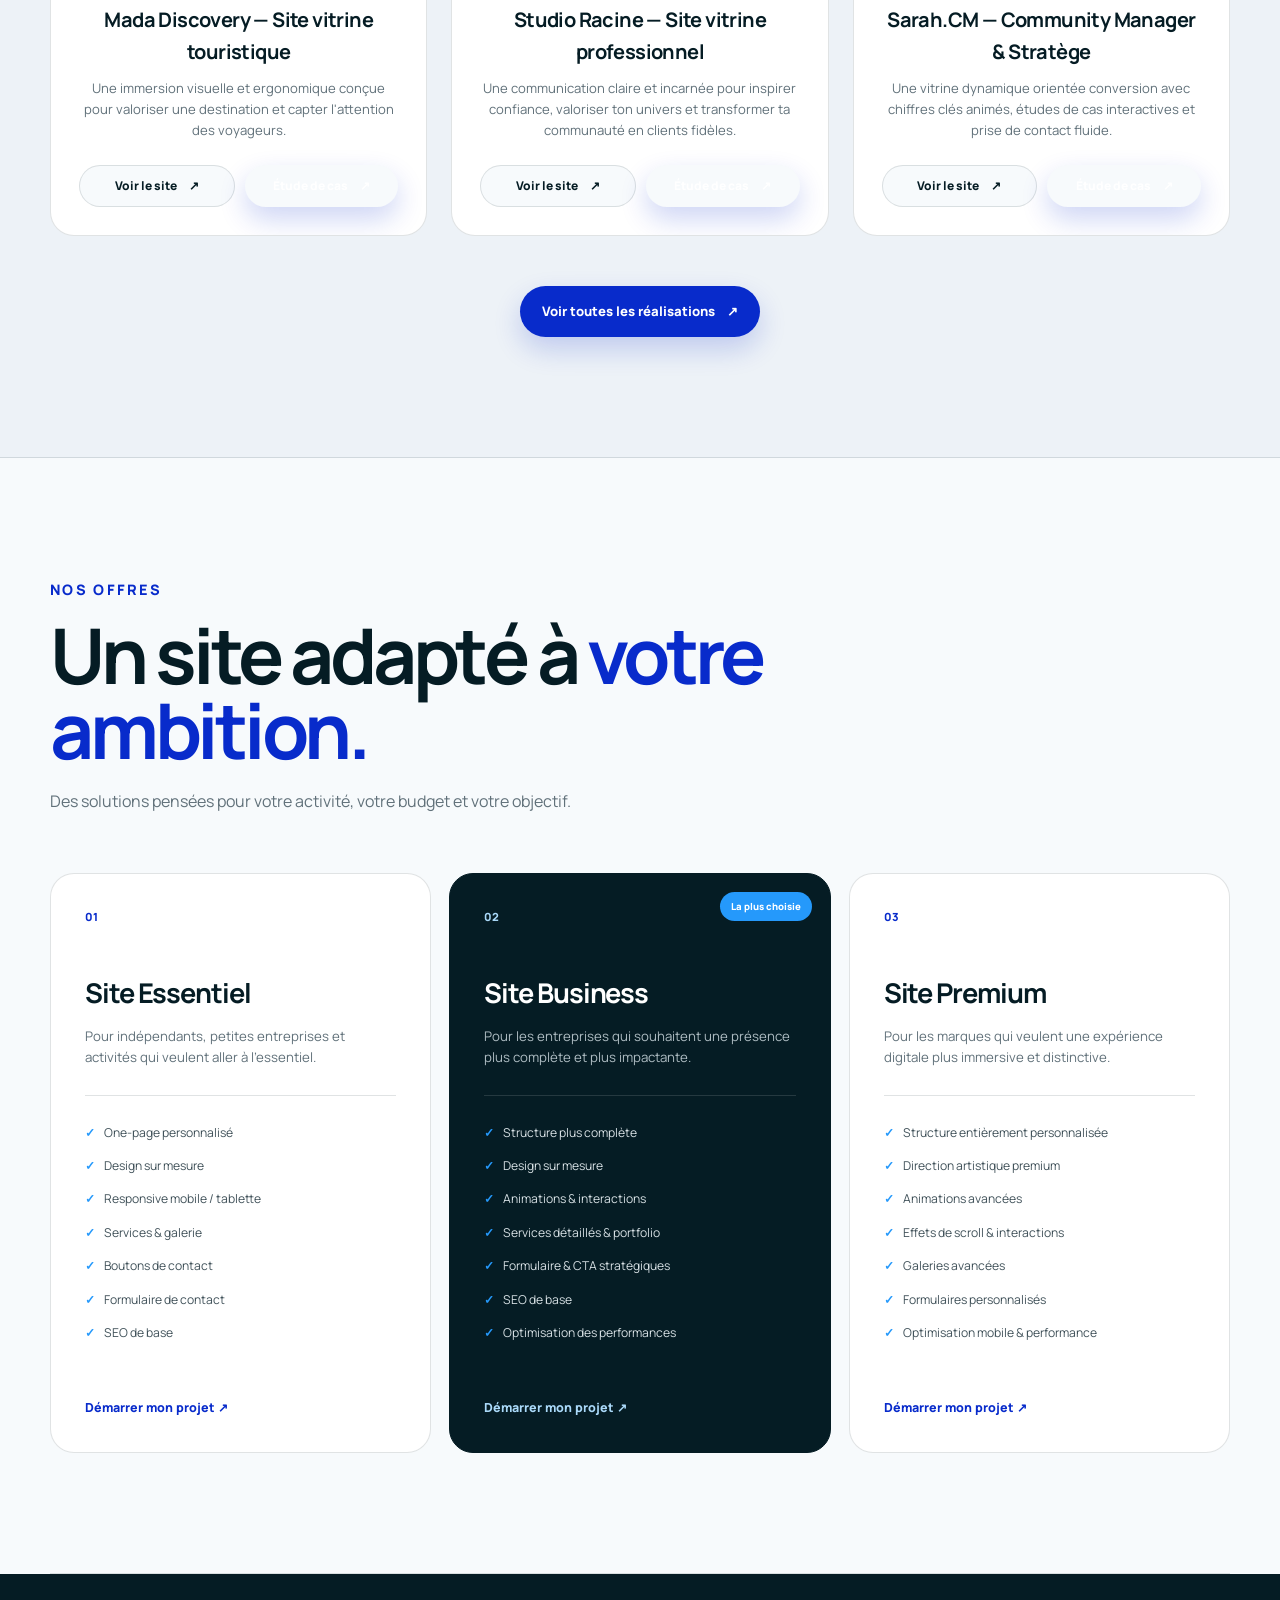
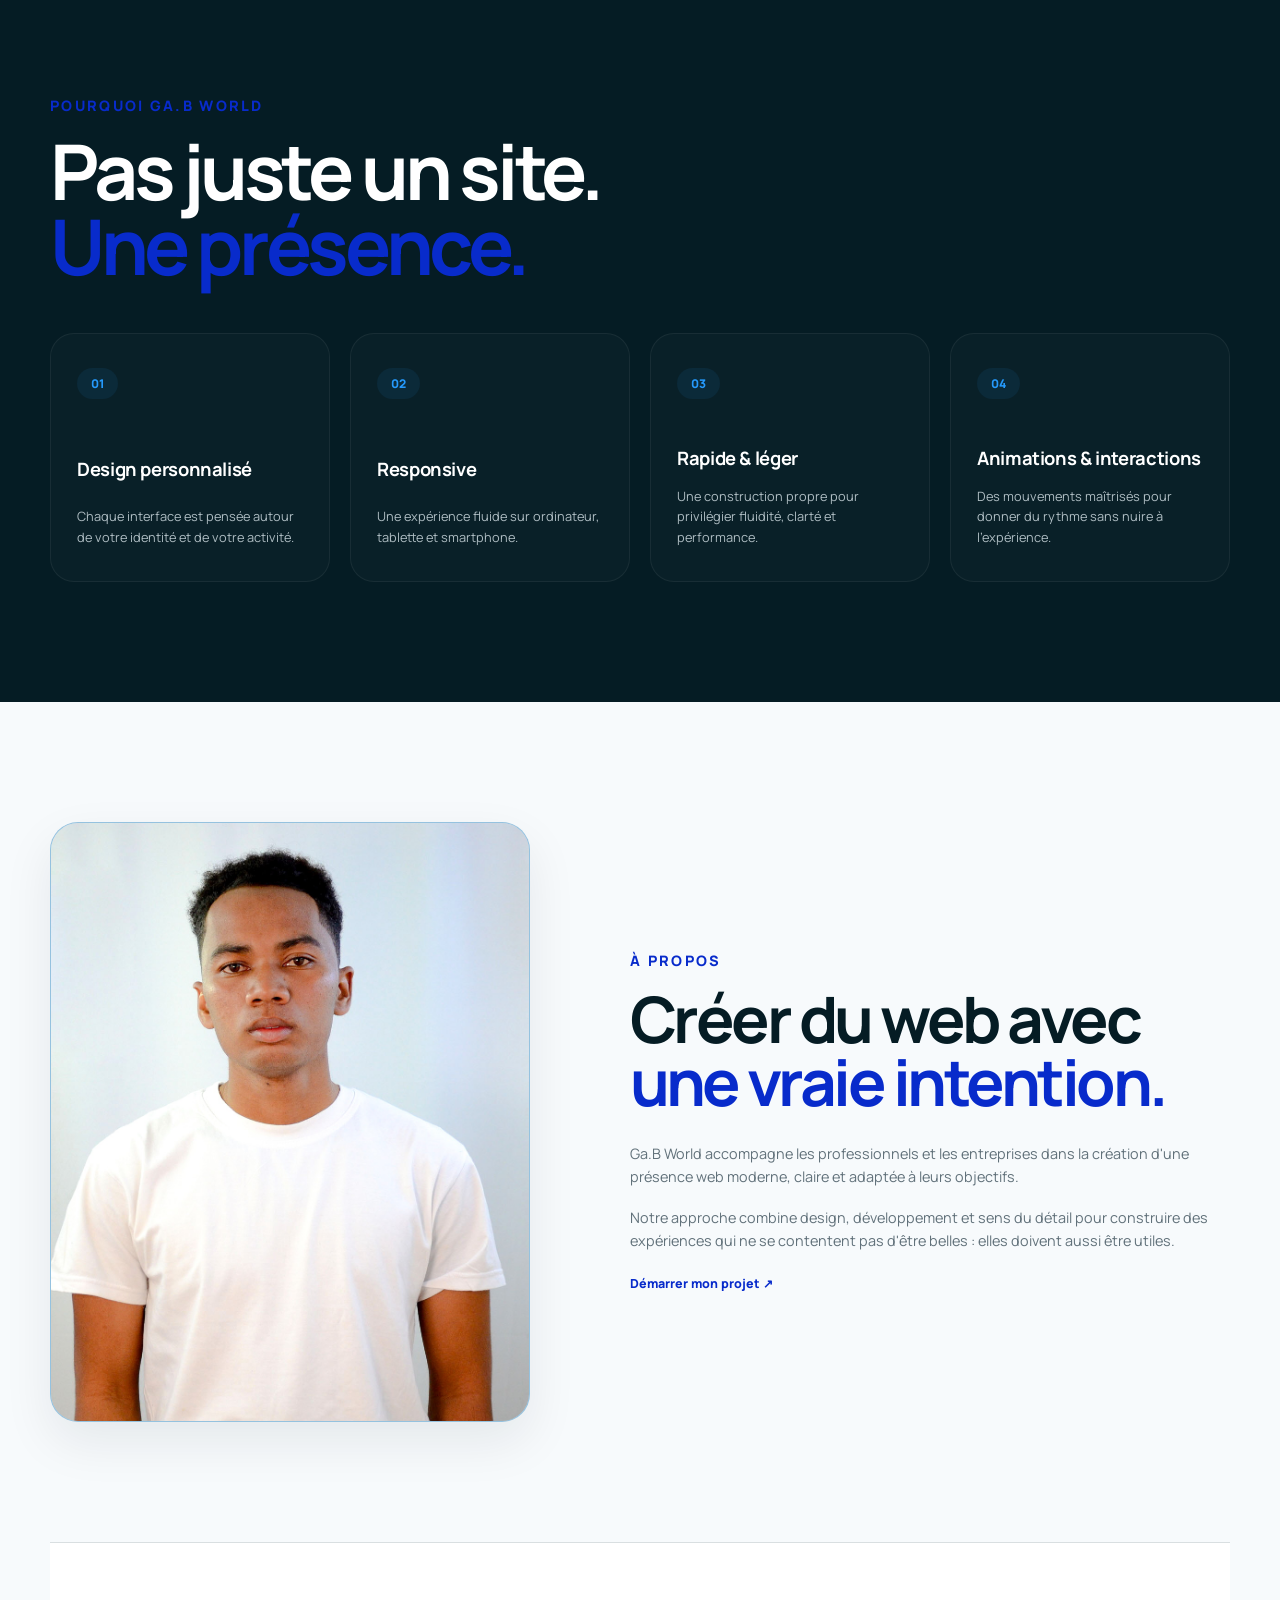
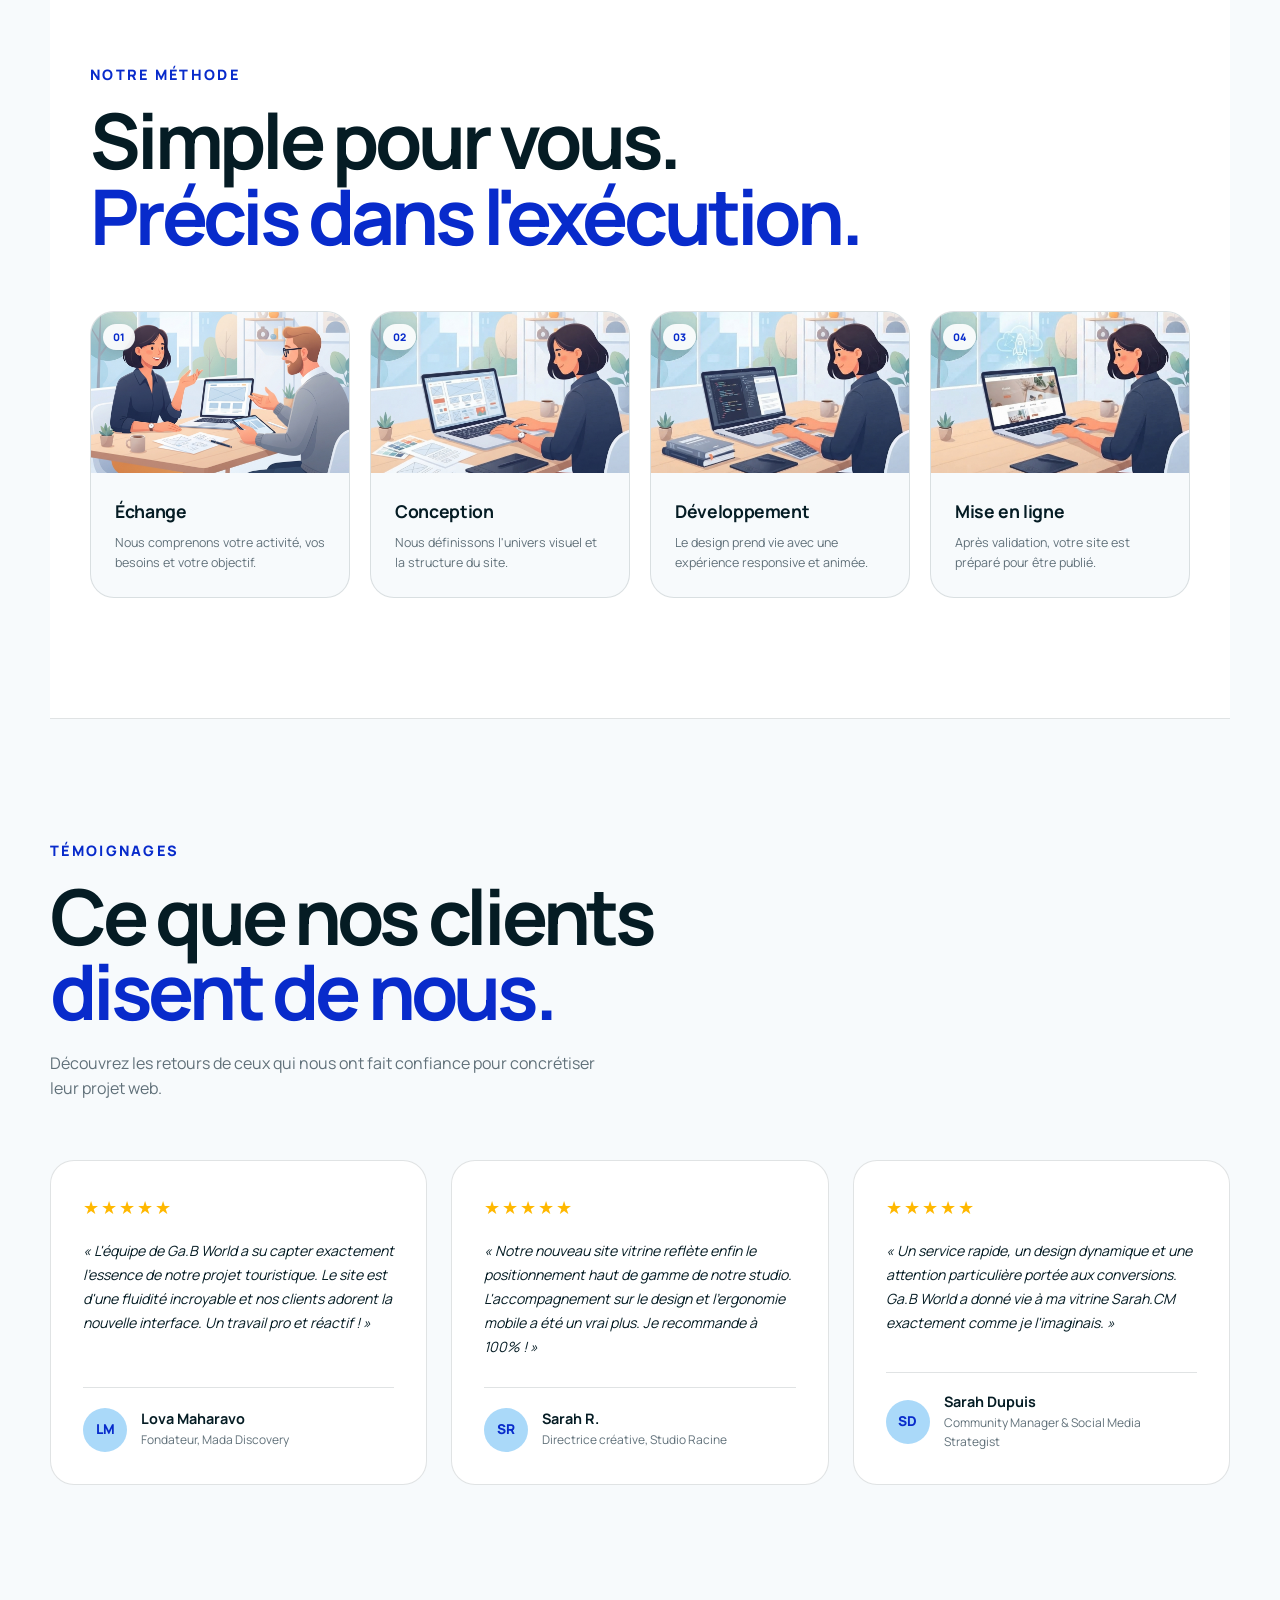
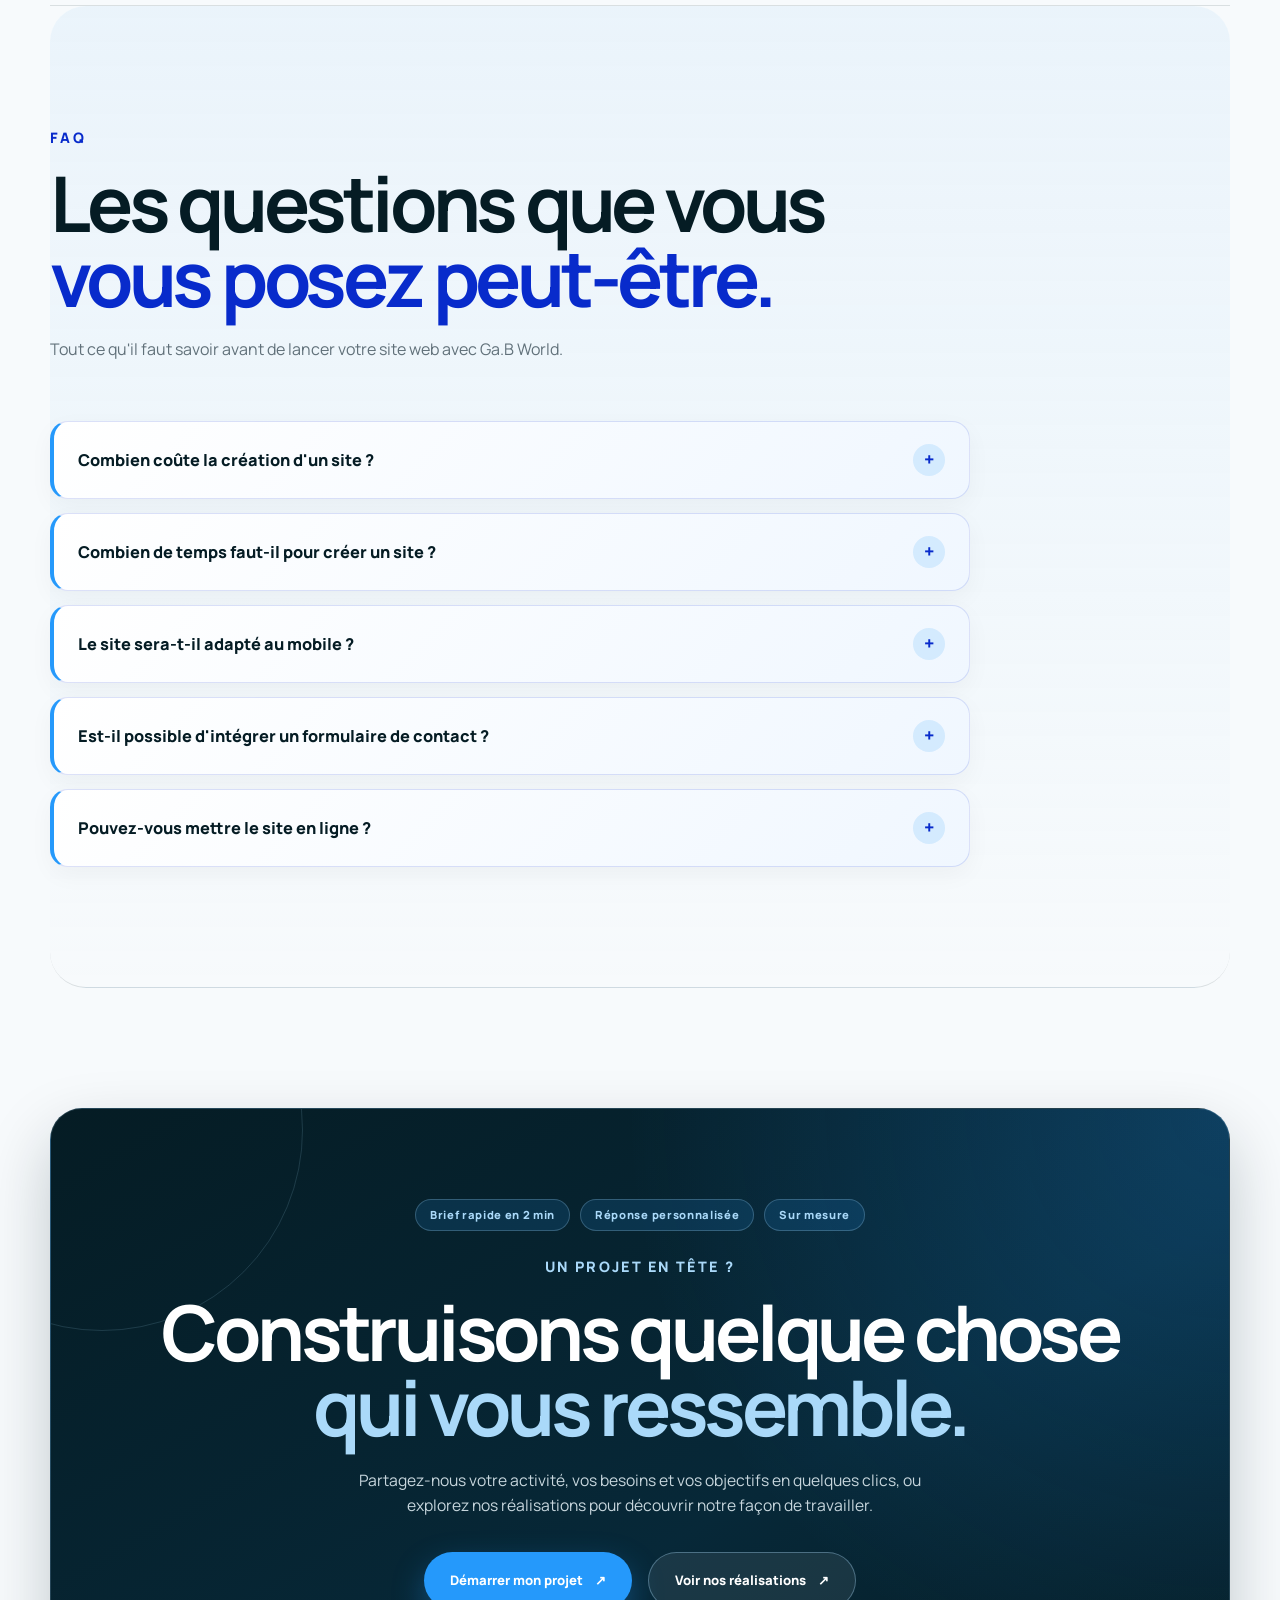
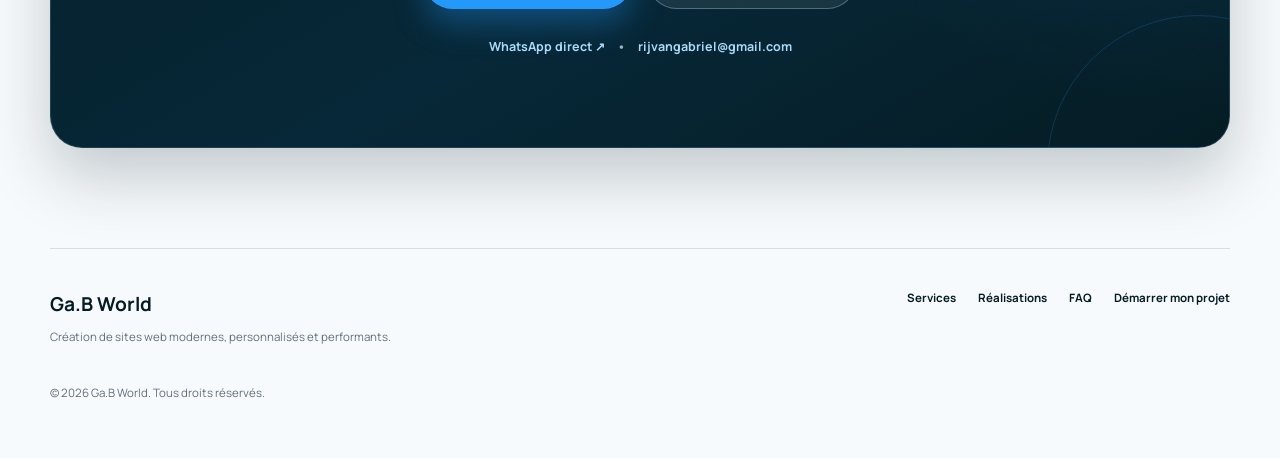
==== commit b935b0a2: "Update print statement from 'Hello' to 'Goodbye'" ====
--- a/index.html
+++ b/index.html
@@ -2,413 +2,562 @@
 <html lang="fr">
 
 <head>
-    <meta charset="UTF-8" />
-    <meta name="viewport" content="width=device-width, initial-scale=1.0" />
-    <meta name="description"
-        content="Ga.B World — Création de sites web modernes, personnalisés, rapides et performants." />
-    <meta name="theme-color" content="#051C24" />
-    <title>Ga.B World — Création de sites web</title>
-    <link rel="icon" type="image/png" href="assets/images/logo2.png" />
-    <link rel="preconnect" href="https://fonts.googleapis.com" />
-    <link rel="preconnect" href="https://fonts.gstatic.com" crossorigin />
-    <link href="https://fonts.googleapis.com/css2?family=Manrope:wght@400;500;600;700;800&display=swap"
-        rel="stylesheet" />
-    <link rel="stylesheet" href="style.css" />
+  <meta charset="UTF-8" />
+  <meta name="viewport" content="width=device-width, initial-scale=1.0" />
+  <meta name="description"
+    content="Ga.B World — Création de sites web modernes, personnalisés, rapides et performants." />
+  <meta name="theme-color" content="#051C24" />
+  <title>Ga.B World — Création de sites web</title>
+
+  <link rel="preconnect" href="https://fonts.googleapis.com" />
+  <link rel="preconnect" href="https://fonts.gstatic.com" crossorigin />
+  <link href="https://fonts.googleapis.com/css2?family=Manrope:wght@400;500;600;700;800&display=swap"
+    rel="stylesheet" />
+  <link rel="stylesheet" href="style.css" />
+
+  <link rel="icon" type="image/png" href="assets/images/logo2.png" media="(prefers-color-scheme: light)" />
+  <link rel="icon" type="image/png" href="assets/images/logo4.png" media="(prefers-color-scheme: dark)" />
 </head>
 
 <body>
-    <div class="page-loader" aria-hidden="true">
-        <span>Ga.B World</span>
-    </div>
-
-    <header class="site-header">
-        <a class="logo" href="#accueil" aria-label="Ga.B World — Accueil">
-            <img src="assets/images/logo2.png" alt="Ga.B World" onerror="
+  <div class="page-loader" id="page-loader">
+    <img src="assets/images/logo.png" alt="Logo Ga.B World" />
+  </div>
+
+  <header class="site-header hero-enter-header">
+    <a class="logo" href="index.html" aria-label="Ga.B World — Accueil">
+      <img src="assets/images/logo2.png" alt="Ga.B World" onerror="
             this.style.display = 'none';
             this.nextElementSibling.style.display = 'inline';
           " />
-            <span>Ga.B World</span>
+      <span>Ga.B World</span>
+    </a>
+
+    <button class="menu-toggle" type="button" aria-label="Ouvrir le menu" aria-expanded="false">
+      <span></span><span></span>
+    </button>
+
+    <nav class="nav" aria-label="Navigation principale">
+      <a href="#services">Services</a>
+      <a href="#realisations">Réalisations</a>
+      <a href="#apropos">À propos</a>
+      <a href="#faq">FAQ</a>
+      <a class="nav-cta" href="https://tally.so/r/LDP7lp" target="_blank" rel="noopener">Démarrer mon projet ↗</a>
+    </nav>
+  </header>
+
+  <main>
+    <section class="hero section" id="accueil">
+      <canvas id="hero-canvas"></canvas>
+
+      <div class="hero-copy">
+        <p class="eyebrow hero-intro-item" style="--intro-delay: 0.12s;">Création web sur mesure</p>
+        <h1 class="hero-intro-item" style="--intro-delay: 0.22s;">Votre présence en ligne mérite <span>mieux.</span></h1>
+        <p class="hero-text hero-intro-item" style="--intro-delay: 0.34s;">
+          Nous créons des sites web modernes, personnalisés et performants
+          pour donner à votre activité une présence qui inspire confiance.
+        </p>
+        <div class="hero-actions hero-intro-item" style="--intro-delay: 0.46s;">
+          <a class="btn btn-primary" href="https://tally.so/r/LDP7lp" target="_blank" rel="noopener">
+            Démarrer mon projet <span>↗</span>
+          </a>
+          <a class="btn btn-ghost" href="realisation.html">
+            Voir nos réalisations
+          </a>
+        </div>
+      </div>
+
+      <div class="hero-testimonial-ticker hero-intro-item" style="--intro-delay: 0.58s;">
+        <div class="hero-testi-item active">
+          <span class="testi-stars">★★★★★</span>
+          <p>« Le site est d'une fluidité incroyable et nos clients adorent la nouvelle interface. »</p>
+          <small><strong>Lova Maharavo</strong> — Mada Discovery</small>
+        </div>
+        <div class="hero-testi-item">
+          <span class="testi-stars">★★★★★</span>
+          <p>« Un accompagnement sur le design et l'ergonomie mobile au top. Je recommande à 100% ! »</p>
+          <small><strong>Sarah R.</strong> — Studio Racine</small>
+        </div>
+        <div class="hero-testi-item">
+          <span class="testi-stars">★★★★★</span>
+          <p>« Un service rapide, un design épuré et une attention particulière portée aux détails. »</p>
+          <small><strong>Sarah Dupuis</strong> — Sarah.CM</small>
+        </div>
+      </div>
+    </section>
+
+    <!-- Section Réalisations -->
+    <section class="portfolio section" id="realisations">
+      <div class="section-heading reveal">
+        <p class="eyebrow">Réalisations</p>
+        <h2>Des projets qui parlent<br /><span>pour nous.</span></h2>
+        <p>
+          Découvrez une sélection de sites créés pour présenter des activités,
+          des services et des marques avec plus d'impact.
+        </p>
+      </div>
+
+      <div class="portfolio-grid">
+        <!-- Projet 01 : Mada Discovery -->
+        <article class="portfolio-card reveal">
+          <div class="portfolio-image">
+            <span class="project-tag">Tourisme</span>
+            <img src="assets/images/madadiscovery.jpg" alt="Capture d'écran Mada Discovery" loading="lazy" />
+          </div>
+          <div class="portfolio-content">
+            <h3>Mada Discovery — Site vitrine touristique</h3>
+            <p>
+              Une immersion visuelle et ergonomique conçue pour valoriser une
+              destination et capter l'attention des voyageurs.
+            </p>
+            <div class="portfolio-actions">
+              <a href="https://madadiscovery.vercel.app/" class="btn btn-ghost portfolio-btn" target="_blank" rel="noopener">
+                Voir le site <span>↗</span>
+              </a>
+              <a href="etudedecas.html?projet=madadiscovery" class="btn btn-primary portfolio-btn" target="_blank" rel="noopener">
+                Étude de cas <span>↗</span>
+              </a>
+            </div>
+          </div>
+        </article>
+
+        <!-- Projet 02 : Studio Racine -->
+        <article class="portfolio-card reveal">
+          <div class="portfolio-image">
+            <span class="project-tag">Service</span>
+            <img src="assets/images/Studioracine.jpg" alt="Capture d'écran Studio Racine" loading="lazy" />
+          </div>
+          <div class="portfolio-content">
+            <h3>Studio Racine — Site vitrine professionnel</h3>
+            <p>
+              Une communication claire et incarnée pour inspirer confiance,
+              valoriser ton univers et transformer ta communauté en clients
+              fidèles.
+            </p>
+            <div class="portfolio-actions">
+              <a href="https://studioracine.vercel.app/" class="btn btn-ghost portfolio-btn" target="_blank" rel="noopener">
+                Voir le site <span>↗</span>
+              </a>
+              <a href="etudedecas.html?projet=studioracine" class="btn btn-primary portfolio-btn" target="_blank" rel="noopener">
+                Étude de cas <span>↗</span>
+              </a>
+            </div>
+          </div>
+        </article>
+
+        <!-- Projet 03 : Sarah.CM -->
+        <article class="portfolio-card reveal">
+          <div class="portfolio-image">
+            <span class="project-tag">Social Media</span>
+            <img src="assets/images/SarahCM.jpg" alt="Capture d'écran Sarah.CM — Community Manager & Social Media Strategist" loading="lazy" />
+          </div>
+          <div class="portfolio-content">
+            <h3>Sarah.CM — Community Manager &amp; Stratège</h3>
+            <p>
+              Une vitrine dynamique orientée conversion avec chiffres clés
+              animés, études de cas interactives et prise de contact fluide.
+            </p>
+            <div class="portfolio-actions">
+              <a href="https://sarah-cm.vercel.app/" class="btn btn-ghost portfolio-btn" target="_blank" rel="noopener">
+                Voir le site <span>↗</span>
+              </a>
+              <a href="etudedecas.html?projet=sarahcm" class="btn btn-primary portfolio-btn" target="_blank" rel="noopener">
+                Étude de cas <span>↗</span>
+              </a>
+            </div>
+          </div>
+        </article>
+      </div>
+
+      <div class="portfolio-bottom-cta reveal">
+        <a href="realisation.html" class="btn btn-primary">
+          Voir toutes les réalisations <span>↗</span>
         </a>
-
-        <button class="menu-toggle" type="button" aria-label="Ouvrir le menu" aria-expanded="false">
-            <span></span><span></span>
-        </button>
-
-        <nav class="nav" aria-label="Navigation principale">
-            <a href="#services">Services</a>
-            <a href="#realisations">Réalisations</a>
-            <a href="#apropos">À propos</a>
-            <a href="#faq">FAQ</a>
-            <a class="nav-cta" href="#contact">Parlons de votre projet</a>
-        </nav>
-    </header>
-
-    <main>
-        <section class="hero section" id="accueil">
-            <div class="hero-copy reveal">
-                <p class="eyebrow">Création web sur mesure</p>
-                <h1>Votre présence en ligne mérite <span>mieux.</span></h1>
-                <p class="hero-text">
-                    Nous créons des sites web modernes, personnalisés et performants
-                    pour donner à votre activité une présence qui inspire confiance.
-                </p>
-                <div class="hero-actions">
-                    <a class="btn btn-primary" href="#contact">Démarrer un projet <span>↗</span></a>
-                    <a class="btn btn-ghost" href="#realisations">Voir nos réalisations</a>
-                </div>
-            </div>
-
-            <div class="hero-visual reveal reveal-delay">
-                <div class="browser">
-                    <div class="browser-top">
-                        <div class="browser-dots"><i></i><i></i><i></i></div>
-                        <div class="browser-url">gabworld.site</div>
-                    </div>
-                    <div class="browser-screen">
-                        <div class="mock-nav">
-                            <strong>Ga.B</strong>
-                            <div><i></i><i></i><i></i></div>
-                        </div>
-                        <div class="mock-content">
-                            <small>DESIGN • STRATÉGIE • WEB</small>
-                            <h2>Make your<br /><em>digital</em> impact.</h2>
-                            <div class="mock-line"></div>
-                            <div class="mock-card-row">
-                                <span></span><span></span><span></span>
-                            </div>
-                        </div>
-                    </div>
-                </div>
-                <div class="floating-badge badge-one">✦ Sur mesure</div>
-                <div class="floating-badge badge-two">01 — 04</div>
-            </div>
-        </section>
-
-        <section class="services section" id="services">
-            <div class="section-heading reveal">
-                <p class="eyebrow">Nos offres</p>
-                <h2>Un site adapté à <span>votre ambition.</span></h2>
-                <p>
-                    Des solutions pensées pour votre activité, votre budget et votre
-                    objectif.
-                </p>
-            </div>
-
-            <div class="pricing-grid">
-                <article class="pricing-card reveal">
-                    <p class="card-number">01</p>
-                    <h3>Site Essentiel</h3>
-                    <p class="card-desc">
-                        Pour indépendants, petites entreprises et activités qui veulent
-                        aller à l'essentiel.
-                    </p>
-                    <ul>
-                        <li>One-page personnalisé</li>
-                        <li>Design sur mesure</li>
-                        <li>Responsive mobile / tablette</li>
-                        <li>Services & galerie</li>
-                        <li>Boutons de contact</li>
-                        <li>Formulaire de contact</li>
-                        <li>SEO de base</li>
-                    </ul>
-                    <a href="#contact" class="text-link">Choisir cette offre <span>↗</span></a>
-                </article>
-
-                <article class="pricing-card featured reveal">
-                    <div class="popular">La plus choisie</div>
-                    <p class="card-number">02</p>
-                    <h3>Site Business</h3>
-                    <p class="card-desc">
-                        Pour les entreprises qui souhaitent une présence plus complète et
-                        plus impactante.
-                    </p>
-                    <ul>
-                        <li>Structure plus complète</li>
-                        <li>Design sur mesure</li>
-                        <li>Animations & interactions</li>
-                        <li>Services détaillés & portfolio</li>
-                        <li>Formulaire & CTA stratégiques</li>
-                        <li>SEO de base</li>
-                        <li>Optimisation des performances</li>
-                    </ul>
-                    <a href="#contact" class="text-link">Choisir cette offre <span>↗</span></a>
-                </article>
-
-                <article class="pricing-card reveal">
-                    <p class="card-number">03</p>
-                    <h3>Site Premium</h3>
-                    <p class="card-desc">
-                        Pour les marques qui veulent une expérience digitale plus
-                        immersive et distinctive.
-                    </p>
-                    <ul>
-                        <li>Structure entièrement personnalisée</li>
-                        <li>Direction artistique premium</li>
-                        <li>Animations avancées</li>
-                        <li>Effets de scroll & interactions</li>
-                        <li>Galeries avancées</li>
-                        <li>Formulaires personnalisés</li>
-                        <li>Optimisation mobile & performance</li>
-                    </ul>
-                    <a href="#contact" class="text-link">Parlons-en <span>↗</span></a>
-                </article>
-            </div>
-        </section>
-
-        <section class="why section">
-            <div class="section-heading reveal">
-                <p class="eyebrow">Pourquoi Ga.B World</p>
-                <h2>Pas juste un site.<br /><span>Une présence.</span></h2>
-            </div>
-            <div class="why-grid">
-                <article class="why-item reveal">
-                    <span class="why-icon">01</span>
-                    <h3>Design personnalisé</h3>
-                    <p>
-                        Chaque interface est pensée autour de votre identité et de votre
-                        activité.
-                    </p>
-                </article>
-                <article class="why-item reveal">
-                    <span class="why-icon">02</span>
-                    <h3>Responsive</h3>
-                    <p>Une expérience fluide sur ordinateur, tablette et smartphone.</p>
-                </article>
-                <article class="why-item reveal">
-                    <span class="why-icon">03</span>
-                    <h3>Rapide & léger</h3>
-                    <p>
-                        Une construction propre pour privilégier fluidité, clarté et
-                        performance.
-                    </p>
-                </article>
-                <article class="why-item reveal">
-                    <span class="why-icon">04</span>
-                    <h3>Animations & interactions</h3>
-                    <p>
-                        Des mouvements maîtrisés pour donner du rythme sans nuire à
-                        l'expérience.
-                    </p>
-                </article>
-            </div>
-        </section>
-
-        <section class="portfolio section" id="realisations">
-            <div class="section-heading split-heading reveal">
-                <div>
-                    <p class="eyebrow">Réalisations</p>
-                    <h2>Des projets qui parlent<br /><span>pour nous.</span></h2>
-                </div>
-                <p>
-                    Découvrez une sélection de sites créés pour présenter des activités,
-                    des services et des marques avec plus d'impact.
-                </p>
-            </div>
-            <div class="project-grid">
-                <article class="project-card project-large reveal">
-                    <div class="project-image placeholder-image">
-                        <span>PROJET 01</span>
-                    </div>
-                    <div class="project-info">
-                        <div>
-                            <p>Tourisme</p>
-                            <h3>Site vitrine touristique</h3>
-                        </div>
-                        <a href="#" aria-label="Voir le projet 01">↗</a>
-                    </div>
-                </article>
-                <article class="project-card reveal">
-                    <div class="project-image placeholder-image">
-                        <span>PROJET 02</span>
-                    </div>
-                    <div class="project-info">
-                        <div>
-                            <p>Service</p>
-                            <h3>Site vitrine professionnel</h3>
-                        </div>
-                        <a href="#" aria-label="Voir le projet 02">↗</a>
-                    </div>
-                </article>
-                <article class="project-card reveal">
-                    <div class="project-image placeholder-image">
-                        <span>PROJET 03</span>
-                    </div>
-                    <div class="project-info">
-                        <div>
-                            <p>Présentation</p>
-                            <h3>Portfolio / présentation</h3>
-                        </div>
-                        <a href="#" aria-label="Voir le projet 03">↗</a>
-                    </div>
-                </article>
-            </div>
-        </section>
-
-        <section class="about section" id="apropos">
-            <div class="about-visual reveal">
-                <div class="about-number">G<br /><span>B</span></div>
-            </div>
-            <div class="about-copy reveal">
-                <p class="eyebrow">À propos</p>
-                <h2>Créer du web avec<br /><span>une vraie intention.</span></h2>
-                <p>
-                    Ga.B World accompagne les professionnels et les entreprises dans la
-                    création d'une présence web moderne, claire et adaptée à leurs
-                    objectifs.
-                </p>
-                <p>
-                    Notre approche combine design, développement et sens du détail pour
-                    construire des expériences qui ne se contentent pas d'être belles :
-                    elles doivent aussi être utiles.
-                </p>
-                <a class="text-link" href="#contact">Parler de votre projet <span>↗</span></a>
-            </div>
-        </section>
-
-        <section class="process section">
-            <div class="section-heading reveal">
-                <p class="eyebrow">Notre méthode</p>
-                <h2>Simple pour vous.<br /><span>Précis dans l'exécution.</span></h2>
-            </div>
-            <div class="timeline">
-                <article class="step reveal">
-                    <span>01</span>
-                    <h3>Échange</h3>
-                    <p>
-                        Nous comprenons votre activité, vos besoins et votre objectif.
-                    </p>
-                </article>
-                <article class="step reveal">
-                    <span>02</span>
-                    <h3>Conception</h3>
-                    <p>Nous définissons l'univers visuel et la structure du site.</p>
-                </article>
-                <article class="step reveal">
-                    <span>03</span>
-                    <h3>Développement</h3>
-                    <p>Le design prend vie avec une expérience responsive et animée.</p>
-                </article>
-                <article class="step reveal">
-                    <span>04</span>
-                    <h3>Mise en ligne</h3>
-                    <p>Après validation, votre site est préparé pour être publié.</p>
-                </article>
-            </div>
-        </section>
-
-        <section class="testimonials section">
-            <div class="section-heading reveal">
-                <p class="eyebrow">Témoignages</p>
-                <h2>Votre satisfaction,<br /><span>notre priorité.</span></h2>
-            </div>
-            <div class="testimonial-empty reveal">
-                <span>À venir</span>
-                <p>
-                    Les premiers témoignages clients seront ajoutés ici au fur et à
-                    mesure des projets réalisés.
-                </p>
-            </div>
-        </section>
-
-        <section class="faq section" id="faq">
-            <div class="section-heading reveal">
-                <p class="eyebrow">FAQ</p>
-                <h2>
-                    Les questions que vous<br /><span>vous posez peut-être.</span>
-                </h2>
-            </div>
-            <div class="faq-list">
-                <details class="faq-item reveal">
-                    <summary>
-                        Combien coûte la création d'un site ? <span>+</span>
-                    </summary>
-                    <p>
-                        Le tarif dépend de l'offre et du niveau de personnalisation. Les
-                        prix peuvent être affichés ici dès que votre grille tarifaire
-                        définitive est fixée.
-                    </p>
-                </details>
-                <details class="faq-item reveal">
-                    <summary>
-                        Combien de temps faut-il pour créer un site ? <span>+</span>
-                    </summary>
-                    <p>
-                        Le délai dépend de la complexité du projet, du nombre de pages et
-                        de la rapidité des validations. Un calendrier précis est défini au
-                        démarrage.
-                    </p>
-                </details>
-                <details class="faq-item reveal">
-                    <summary>
-                        Le site sera-t-il adapté au mobile ? <span>+</span>
-                    </summary>
-                    <p>
-                        Oui. Chaque site est pensé pour offrir une expérience adaptée aux
-                        smartphones, tablettes et ordinateurs.
-                    </p>
-                </details>
-                <details class="faq-item reveal">
-                    <summary>
-                        Est-il possible d'intégrer un formulaire de contact ?
-                        <span>+</span>
-                    </summary>
-                    <p>
-                        Oui. Un formulaire peut être intégré et connecté à un service
-                        externe adapté au projet.
-                    </p>
-                </details>
-                <details class="faq-item reveal">
-                    <summary>
-                        Pouvez-vous mettre le site en ligne ? <span>+</span>
-                    </summary>
-                    <p>
-                        Oui, l'accompagnement peut inclure la préparation et la mise en
-                        ligne selon votre hébergement et votre nom de domaine.
-                    </p>
-                </details>
-            </div>
-        </section>
-
-        <section class="contact section" id="contact">
-            <div class="contact-card reveal">
-                <p class="eyebrow">Un projet en tête ?</p>
-                <h2>
-                    Construisons quelque chose<br /><span>qui vous ressemble.</span>
-                </h2>
-                <p>
-                    Expliquez-nous votre projet et nous vous répondrons avec les
-                    prochaines étapes.
-                </p>
-                <div class="contact-actions">
-                    <a class="btn btn-primary"
-                        href="https://wa.me/261384528742?text=Bonjour%20Ga.B%20World%2C%20je%20souhaite%20discuter%20d'un%20projet%20de%20site%20web."
-                        target="_blank" rel="noopener">
-                        WhatsApp <span>↗</span>
-                    </a>
-                    <a class="btn btn-light"
-                        href="mailto:rijvangabriel@gmail.com?subject=Demande%20de%20création%20de%20site%20web">
-                        Envoyer un email <span>↗</span>
-                    </a>
-                </div>
-            </div>
-        </section>
-    </main>
-
-    <footer class="footer">
-        <div>
-            <strong>Ga.B World</strong>
-            <p>Création de sites web modernes, personnalisés et performants.</p>
-        </div>
-        <div class="footer-links">
-            <a href="#services">Services</a><a href="#realisations">Réalisations</a><a href="#faq">FAQ</a><a
-                href="#contact">Contact</a>
-        </div>
-        <p class="copyright">
-            © <span id="year"></span> Ga.B World. Tous droits réservés.
-        </p>
-    </footer>
-
-    <script src="script.js"></script>
+      </div>
+    </section>
+
+    <section class="services section" id="services">
+      <div class="section-heading reveal">
+        <p class="eyebrow">Nos offres</p>
+        <h2>Un site adapté à <span>votre ambition.</span></h2>
+        <p>
+          Des solutions pensées pour votre activité, votre budget et votre
+          objectif.
+        </p>
+      </div>
+
+      <div class="pricing-grid">
+        <article class="pricing-card reveal">
+          <p class="card-number">01</p>
+          <h3>Site Essentiel</h3>
+          <p class="card-desc">
+            Pour indépendants, petites entreprises et activités qui veulent
+            aller à l'essentiel.
+          </p>
+          <ul>
+            <li>One-page personnalisé</li>
+            <li>Design sur mesure</li>
+            <li>Responsive mobile / tablette</li>
+            <li>Services &amp; galerie</li>
+            <li>Boutons de contact</li>
+            <li>Formulaire de contact</li>
+            <li>SEO de base</li>
+          </ul>
+          <a href="https://tally.so/r/LDP7lp" class="text-link" target="_blank" rel="noopener">Démarrer mon projet <span>↗</span></a>
+        </article>
+
+        <article class="pricing-card featured reveal">
+          <div class="popular">La plus choisie</div>
+          <p class="card-number">02</p>
+          <h3>Site Business</h3>
+          <p class="card-desc">
+            Pour les entreprises qui souhaitent une présence plus complète et
+            plus impactante.
+          </p>
+          <ul>
+            <li>Structure plus complète</li>
+            <li>Design sur mesure</li>
+            <li>Animations &amp; interactions</li>
+            <li>Services détaillés &amp; portfolio</li>
+            <li>Formulaire &amp; CTA stratégiques</li>
+            <li>SEO de base</li>
+            <li>Optimisation des performances</li>
+          </ul>
+          <a href="https://tally.so/r/LDP7lp" class="text-link" target="_blank" rel="noopener">Démarrer mon projet <span>↗</span></a>
+        </article>
+
+        <article class="pricing-card reveal">
+          <p class="card-number">03</p>
+          <h3>Site Premium</h3>
+          <p class="card-desc">
+            Pour les marques qui veulent une expérience digitale plus
+            immersive et distinctive.
+          </p>
+          <ul>
+            <li>Structure entièrement personnalisée</li>
+            <li>Direction artistique premium</li>
+            <li>Animations avancées</li>
+            <li>Effets de scroll &amp; interactions</li>
+            <li>Galeries avancées</li>
+            <li>Formulaires personnalisés</li>
+            <li>Optimisation mobile &amp; performance</li>
+          </ul>
+          <a href="https://tally.so/r/LDP7lp" class="text-link" target="_blank" rel="noopener">Démarrer mon projet <span>↗</span></a>
+        </article>
+      </div>
+    </section>
+
+    <section class="why section">
+      <div class="section-heading reveal">
+        <p class="eyebrow">Pourquoi Ga.B World</p>
+        <h2>Pas juste un site.<br /><span>Une présence.</span></h2>
+      </div>
+      <div class="why-grid">
+        <article class="why-item reveal">
+          <span class="why-icon">01</span>
+          <h3>Design personnalisé</h3>
+          <p>
+            Chaque interface est pensée autour de votre identité et de votre
+            activité.
+          </p>
+        </article>
+        <article class="why-item reveal">
+          <span class="why-icon">02</span>
+          <h3>Responsive</h3>
+          <p>Une expérience fluide sur ordinateur, tablette et smartphone.</p>
+        </article>
+        <article class="why-item reveal">
+          <span class="why-icon">03</span>
+          <h3>Rapide &amp; léger</h3>
+          <p>
+            Une construction propre pour privilégier fluidité, clarté et
+            performance.
+          </p>
+        </article>
+        <article class="why-item reveal">
+          <span class="why-icon">04</span>
+          <h3>Animations &amp; interactions</h3>
+          <p>
+            Des mouvements maîtrisés pour donner du rythme sans nuire à
+            l'expérience.
+          </p>
+        </article>
+      </div>
+    </section>
+
+    <section class="about section" id="apropos">
+      <div class="about-visual reveal">
+        <img src="assets/images/Ga.B Boss.jpg" alt="Portrait — Ga.B World" loading="lazy" onerror="
+              this.style.display = 'none';
+              this.nextElementSibling.style.display = 'grid';
+            " />
+        <div class="about-number" style="display: none;">G<br /><span>B</span></div>
+      </div>
+      <div class="about-copy reveal">
+        <p class="eyebrow">À propos</p>
+        <h2>Créer du web avec<br /><span>une vraie intention.</span></h2>
+        <p>
+          Ga.B World accompagne les professionnels et les entreprises dans la
+          création d'une présence web moderne, claire et adaptée à leurs
+          objectifs.
+        </p>
+        <p>
+          Notre approche combine design, développement et sens du détail pour
+          construire des expériences qui ne se contentent pas d'être belles :
+          elles doivent aussi être utiles.
+        </p>
+        <a class="text-link" href="https://tally.so/r/LDP7lp" target="_blank" rel="noopener">Démarrer mon projet <span>↗</span></a>
+      </div>
+    </section>
+
+    <section class="process section">
+      <div class="section-heading reveal">
+        <p class="eyebrow">Notre méthode</p>
+        <h2>Simple pour vous.<br /><span>Précis dans l'exécution.</span></h2>
+      </div>
+      <div class="timeline">
+        <article class="step reveal">
+          <div class="step-image">
+            <img src="assets/images/01.jfif" alt="Échange avec le client" loading="lazy" />
+            <span class="step-badge">01</span>
+          </div>
+          <div class="step-content">
+            <h3>Échange</h3>
+            <p>
+              Nous comprenons votre activité, vos besoins et votre objectif.
+            </p>
+          </div>
+        </article>
+
+        <article class="step reveal">
+          <div class="step-image">
+            <img src="assets/images/02.jfif" alt="Conception et design du site" loading="lazy" />
+            <span class="step-badge">02</span>
+          </div>
+          <div class="step-content">
+            <h3>Conception</h3>
+            <p>Nous définissons l'univers visuel et la structure du site.</p>
+          </div>
+        </article>
+
+        <article class="step reveal">
+          <div class="step-image">
+            <img src="assets/images/03.jfif" alt="Développement et intégration web" loading="lazy" />
+            <span class="step-badge">03</span>
+          </div>
+          <div class="step-content">
+            <h3>Développement</h3>
+            <p>
+              Le design prend vie avec une expérience responsive et animée.
+            </p>
+          </div>
+        </article>
+
+        <article class="step reveal">
+          <div class="step-image">
+            <img src="assets/images/04.jfif" alt="Mise en ligne du site web" loading="lazy" />
+            <span class="step-badge">04</span>
+          </div>
+          <div class="step-content">
+            <h3>Mise en ligne</h3>
+            <p>Après validation, votre site est préparé pour être publié.</p>
+          </div>
+        </article>
+      </div>
+    </section>
+
+    <!-- Section Témoignages -->
+    <section class="testimonials section">
+      <div class="section-heading reveal">
+        <p class="eyebrow">Témoignages</p>
+        <h2>Ce que nos clients<br /><span>disent de nous.</span></h2>
+        <p>
+          Découvrez les retours de ceux qui nous ont fait confiance pour
+          concrétiser leur projet web.
+        </p>
+      </div>
+
+      <div class="testimonials-grid">
+        <article class="testimonial-card reveal">
+          <div class="testimonial-rating" aria-label="Note de 5 sur 5">
+            ★★★★★
+          </div>
+          <p class="testimonial-text">
+            « L'équipe de Ga.B World a su capter exactement l'essence de notre
+            projet touristique. Le site est d'une fluidité incroyable et nos
+            clients adorent la nouvelle interface. Un travail pro et réactif !
+            »
+          </p>
+          <div class="testimonial-author">
+            <div class="author-avatar">
+              <span>LM</span>
+            </div>
+            <div class="author-info">
+              <strong>Lova Maharavo</strong>
+              <small>Fondateur, Mada Discovery</small>
+            </div>
+          </div>
+        </article>
+
+        <article class="testimonial-card reveal">
+          <div class="testimonial-rating" aria-label="Note de 5 sur 5">
+            ★★★★★
+          </div>
+          <p class="testimonial-text">
+            « Notre nouveau site vitrine reflète enfin le positionnement haut
+            de gamme de notre studio. L'accompagnement sur le design et
+            l'ergonomie mobile a été un vrai plus. Je recommande à 100% ! »
+          </p>
+          <div class="testimonial-author">
+            <div class="author-avatar">
+              <span>SR</span>
+            </div>
+            <div class="author-info">
+              <strong>Sarah R.</strong>
+              <small>Directrice créative, Studio Racine</small>
+            </div>
+          </div>
+        </article>
+
+        <article class="testimonial-card reveal">
+          <div class="testimonial-rating" aria-label="Note de 5 sur 5">
+            ★★★★★
+          </div>
+          <p class="testimonial-text">
+            « Un service rapide, un design dynamique et une attention
+            particulière portée aux conversions. Ga.B World a donné vie à ma
+            vitrine Sarah.CM exactement comme je l'imaginais. »
+          </p>
+          <div class="testimonial-author">
+            <div class="author-avatar">
+              <span>SD</span>
+            </div>
+            <div class="author-info">
+              <strong>Sarah Dupuis</strong>
+              <small>Community Manager &amp; Social Media Strategist</small>
+            </div>
+          </div>
+        </article>
+      </div>
+    </section>
+
+    <section class="faq section" id="faq">
+      <div class="section-heading reveal">
+        <p class="eyebrow">FAQ</p>
+        <h2>
+          Les questions que vous<br /><span>vous posez peut-être.</span>
+        </h2>
+        <p>
+          Tout ce qu'il faut savoir avant de lancer votre site web avec Ga.B World.
+        </p>
+      </div>
+      <div class="faq-list">
+        <details class="faq-item reveal">
+          <summary>
+            Combien coûte la création d'un site ? <span>+</span>
+          </summary>
+          <p>
+            Le tarif dépend de l'offre et du niveau de personnalisation. Les
+            prix peuvent être affichés ici dès que votre grille tarifaire
+            définitive est fixée.
+          </p>
+        </details>
+        <details class="faq-item reveal">
+          <summary>
+            Combien de temps faut-il pour créer un site ? <span>+</span>
+          </summary>
+          <p>
+            Le délai dépend de la complexité du projet, du nombre de pages et
+            de la rapidité des validations. Un calendrier précis est défini au
+            démarrage.
+          </p>
+        </details>
+        <details class="faq-item reveal">
+          <summary>
+            Le site sera-t-il adapté au mobile ? <span>+</span>
+          </summary>
+          <p>
+            Oui. Chaque site est pensé pour offrir une expérience adaptée aux
+            smartphones, tablettes et ordinateurs.
+          </p>
+        </details>
+        <details class="faq-item reveal">
+          <summary>
+            Est-il possible d'intégrer un formulaire de contact ?
+            <span>+</span>
+          </summary>
+          <p>
+            Oui. Un formulaire peut être intégré et connecté à un service
+            externe adapté au projet.
+          </p>
+        </details>
+        <details class="faq-item reveal">
+          <summary>
+            Pouvez-vous mettre le site en ligne ? <span>+</span>
+          </summary>
+          <p>
+            Oui, l'accompagnement peut inclure la préparation et la mise en
+            ligne selon votre hébergement et votre nom de domaine.
+          </p>
+        </details>
+      </div>
+    </section>
+
+    <section class="contact section" id="contact">
+      <div class="contact-card reveal">
+        <div class="contact-pills">
+          <span class="contact-pill">Brief rapide en 2 min</span>
+          <span class="contact-pill">Réponse personnalisée</span>
+          <span class="contact-pill">Sur mesure</span>
+        </div>
+        <p class="eyebrow">Un projet en tête ?</p>
+        <h2>
+          Construisons quelque chose<br /><span>qui vous ressemble.</span>
+        </h2>
+        <p>
+          Partagez-nous votre activité, vos besoins et vos objectifs en quelques
+          clics, ou explorez nos réalisations pour découvrir notre façon de
+          travailler.
+        </p>
+        <div class="contact-actions">
+          <a class="btn btn-primary contact-btn-tally" href="https://tally.so/r/LDP7lp" target="_blank" rel="noopener">
+            Démarrer mon projet <span>↗</span>
+          </a>
+          <a class="btn btn-light contact-btn-realisations" href="realisation.html">
+            Voir nos réalisations <span>↗</span>
+          </a>
+        </div>
+        <div class="contact-secondary-links">
+          <a href="https://wa.me/261384528742?text=Bonjour%20Ga.B%20World%2C%20je%20souhaite%20discuter%20d'un%20projet%20de%20site%20web."
+            target="_blank" rel="noopener">
+            WhatsApp direct ↗
+          </a>
+          <span>•</span>
+          <a href="mailto:rijvangabriel@gmail.com?subject=Demande%20de%20cr%C3%A9ation%20de%20site%20web">
+            rijvangabriel@gmail.com
+          </a>
+        </div>
+      </div>
+    </section>
+  </main>
+
+  <footer class="footer">
+    <div>
+      <strong>Ga.B World</strong>
+      <p>Création de sites web modernes, personnalisés et performants.</p>
+    </div>
+    <div class="footer-links">
+      <a href="#services">Services</a>
+      <a href="realisation.html">Réalisations</a>
+      <a href="#faq">FAQ</a>
+      <a href="https://tally.so/r/LDP7lp" target="_blank" rel="noopener">Démarrer mon projet</a>
+    </div>
+    <p class="copyright">
+      © <span id="year"></span> Ga.B World. Tous droits réservés.
+    </p>
+  </footer>
+
+  <script src="script.js"></script>
 </body>
 
-</html>+</html>
--- a/style.css
+++ b/style.css
@@ -1,225 +1,1511 @@
+/* ==========================================
+   1. VARIABLES & CONFIGURATION GLOBALE
+   ========================================== */
 :root {
-    --color-primary: #082BCB;
-    --color-secondary: #2599FB;
-    --color-light: #AAD9F9;
-    --color-dark-blue: #003C57;
-    --color-dark: #051C24;
-    --white: #ffffff;
-    --muted: #61717a;
-    --border: rgba(5, 28, 36, .12);
-    --radius: 24px;
-    --container: 1180px;
-}
-
-* { box-sizing: border-box; margin: 0; padding: 0; }
-html { scroll-behavior: smooth; }
-body { font-family: "Manrope", sans-serif; color: var(--color-dark); background: #f7fafc; line-height: 1.6; overflow-x: hidden; }
-a { color: inherit; text-decoration: none; }
-button, input, textarea { font: inherit; }
-button { cursor: pointer; }
-img { max-width: 100%; display: block; }
-
-.page-loader { position: fixed; inset: 0; z-index: 9999; background: var(--color-dark); color: white; display: grid; place-items: center; font-size: 1.2rem; font-weight: 800; transition: opacity .6s ease, visibility .6s ease; }
-.page-loader.loaded { opacity: 0; visibility: hidden; }
-.site-header { position: fixed; top: 0; left: 0; right: 0; z-index: 100; max-width: 1240px; margin: 18px auto; padding: 14px 18px 14px 20px; display: flex; align-items: center; justify-content: space-between; background: rgba(255,255,255,.9); backdrop-filter: blur(18px); border: 1px solid rgba(5,28,36,.08); border-radius: 999px; box-shadow: 0 10px 40px rgba(5,28,36,.06); }
-.logo { display: flex; align-items: center; gap: 10px; font-weight: 800; letter-spacing: -.04em; }
-.logo img { width: 34px; height: 34px; object-fit: contain; }
-.logo span { display: inline;}
-.nav { display: flex; align-items: center; gap: 26px; font-size: .85rem; font-weight: 700; }
-.nav a { transition: color .25s ease; }
-.nav a:hover { color: var(--color-primary); }
-.nav-cta { background: var(--color-dark); color: white; padding: 11px 17px; border-radius: 999px; }
-.nav-cta:hover { color: white !important; background: var(--color-primary); }
-.menu-toggle { display: none; border: 0; background: none; width: 40px; height: 40px; }
-.menu-toggle span { display: block; width: 22px; height: 2px; background: var(--color-dark); margin: 5px auto; }
-
-.section { width: min(var(--container), calc(100% - 48px)); margin: auto; padding: 120px 0; }
-.hero { min-height: 100vh; padding-top: 180px; display: grid; grid-template-columns: 1fr 1fr; gap: 70px; align-items: center; }
-.eyebrow { color: var(--color-primary); text-transform: uppercase; letter-spacing: .16em; font-size: .7rem; font-weight: 800; margin-bottom: 16px; }
-.hero h1, h2 { letter-spacing: -.055em; line-height: .98; }
-.hero h1 { font-size: clamp(3.5rem, 7vw, 6.5rem); max-width: 700px; }
-.hero h1 span, h2 span { color: var(--color-primary); }
-.hero-text { max-width: 570px; color: var(--muted); font-size: 1.05rem; margin: 28px 0 32px; }
-.hero-actions, .contact-actions { display: flex; flex-wrap: wrap; gap: 12px; }
-.btn { display: inline-flex; align-items: center; justify-content: center; gap: 12px; padding: 15px 22px; border-radius: 999px; font-weight: 800; font-size: .82rem; transition: transform .25s ease, box-shadow .25s ease, background .25s ease; }
-.btn:hover { transform: translateY(-3px); }
-.btn-primary { background: var(--color-primary); color: white; box-shadow: 0 12px 28px rgba(8,43,203,.2); }
-.btn-primary:hover { background: var(--color-dark-blue); }
-.btn-ghost { border: 1px solid var(--border); background: white; }
-.btn-light { background: white; color: var(--color-dark); }
-
-.hero-visual { position: relative; min-height: 520px; display: grid; place-items: center; }
-.browser { width: min(100%, 560px); border-radius: 22px; overflow: hidden; background: white; box-shadow: 0 30px 80px rgba(5,28,36,.15); transform: rotate(2deg); transition: transform .5s ease; }
-.hero-visual:hover .browser { transform: rotate(0) translateY(-8px); }
-.browser-top { height: 42px; display: flex; align-items: center; gap: 20px; padding: 0 15px; background: #edf2f5; }
-.browser-dots { display: flex; gap: 5px; }
-.browser-dots i { width: 7px; height: 7px; border-radius: 50%; background: #b7c1c6; }
-.browser-url { font-size: .62rem; color: #8a969c; margin: auto; }
-.browser-screen { min-height: 420px; padding: 26px; background: linear-gradient(135deg, var(--color-dark), var(--color-dark-blue)); color: white; }
-.mock-nav { display: flex; justify-content: space-between; align-items: center; }
-.mock-nav strong { font-size: 1.1rem; }
-.mock-nav div { display: flex; gap: 8px; }
-.mock-nav i { display: block; width: 45px; height: 4px; border-radius: 4px; background: rgba(255,255,255,.35); }
-.mock-content { padding: 80px 35px 30px; }
-.mock-content small { color: var(--color-light); letter-spacing: .12em; font-size: .52rem; font-weight: 800; }
-.mock-content h2 { font-size: clamp(2.8rem, 5vw, 4.6rem); margin: 14px 0 22px; }
-.mock-content h2 em { color: var(--color-secondary); font-style: normal; }
-.mock-line { width: 80px; height: 4px; background: var(--color-secondary); margin-bottom: 45px; }
-.mock-card-row { display: flex; gap: 10px; }
-.mock-card-row span { height: 75px; flex: 1; background: rgba(255,255,255,.09); border: 1px solid rgba(255,255,255,.1); border-radius: 10px; }
-.floating-badge { position: absolute; padding: 11px 16px; border-radius: 999px; background: white; box-shadow: 0 15px 35px rgba(5,28,36,.12); font-size: .7rem; font-weight: 800; animation: float 4s ease-in-out infinite; }
-.badge-one { left: 0; top: 15%; color: var(--color-primary); }
-.badge-two { right: 2%; bottom: 12%; background: var(--color-secondary); color: white; animation-delay: -1.5s; }
-
-.section-heading { max-width: 800px; margin-bottom: 58px; }
-.section-heading h2 { font-size: clamp(3rem, 6vw, 5.5rem); }
-.section-heading > p:last-child { color: var(--muted); max-width: 570px; margin-top: 22px; }
-.pricing-grid { display: grid; grid-template-columns: repeat(3, 1fr); gap: 18px; }
-.pricing-card { position: relative; background: white; border: 1px solid var(--border); border-radius: var(--radius); padding: 34px; min-height: 580px; display: flex; flex-direction: column; transition: transform .35s ease, box-shadow .35s ease; }
-.pricing-card:hover { transform: translateY(-8px); box-shadow: 0 24px 55px rgba(5,28,36,.1); }
-.pricing-card.featured { background: var(--color-dark); color: white; border-color: var(--color-dark); }
-.popular { position: absolute; top: 18px; right: 18px; background: var(--color-secondary); color: white; padding: 7px 11px; border-radius: 999px; font-size: .6rem; font-weight: 800; }
-.card-number { color: var(--color-primary); font-size: .7rem; font-weight: 800; margin-bottom: 45px; }
-.featured .card-number { color: var(--color-light); }
-.pricing-card h3 { font-size: 1.7rem; letter-spacing: -.04em; }
-.card-desc { color: var(--muted); font-size: .83rem; margin: 12px 0 26px; }
-.featured .card-desc { color: #aebcc2; }
-.pricing-card ul { list-style: none; border-top: 1px solid var(--border); padding-top: 20px; }
-.featured ul { border-color: rgba(255,255,255,.13); }
-.pricing-card li { font-size: .76rem; padding: 7px 0; color: #41525a; }
-.featured li { color: #d7e0e4; }
-.pricing-card li::before { content: "✓"; color: var(--color-secondary); font-weight: 800; margin-right: 9px; }
-.text-link { margin-top: auto; font-size: .78rem; font-weight: 800; color: var(--color-primary); }
-.featured .text-link { color: var(--color-light); }
-
-.why { background: var(--color-dark); color: white; width: 100%; padding-left: max(24px, calc((100vw - var(--container))/2)); padding-right: max(24px, calc((100vw - var(--container))/2)); }
-.why .section-heading { max-width: 700px; }
-.why-grid { display: grid; grid-template-columns: repeat(4,1fr); gap: 0; border-top: 1px solid rgba(255,255,255,.15); }
-.why-item { padding: 30px 25px 10px 0; border-right: 1px solid rgba(255,255,255,.15); }
-.why-item:not(:first-child) { padding-left: 25px; }
-.why-item:last-child { border-right: 0; }
-.why-icon { display: block; color: var(--color-secondary); font-size: .68rem; font-weight: 800; margin-bottom: 65px; }
-.why-item h3 { font-size: 1rem; margin-bottom: 10px; }
-.why-item p { color: #aebcc2; font-size: .76rem; max-width: 220px; }
-
-.split-heading { display: grid; grid-template-columns: 1fr .6fr; gap: 50px; align-items: end; }
-.split-heading > p { color: var(--muted); font-size: .9rem; padding-bottom: 5px; }
-.project-grid { display: grid; grid-template-columns: 1.4fr 1fr; gap: 50px 18px; }
-.project-card { min-width: 0; }
-.project-large { grid-row: span 2; }
-.project-image { aspect-ratio: 1.25; border-radius: 22px; overflow: hidden; margin-bottom: 18px; }
-.project-large .project-image { aspect-ratio: .92; }
-.placeholder-image { display: grid; place-items: center; background: linear-gradient(135deg, var(--color-dark-blue), var(--color-primary)); color: rgba(255,255,255,.75); position: relative; }
-.placeholder-image::before { content: ""; position: absolute; width: 45%; aspect-ratio: 1; border-radius: 50%; border: 1px solid rgba(255,255,255,.25); }
-.placeholder-image span { position: relative; font-size: .7rem; letter-spacing: .15em; font-weight: 800; }
-.project-info { display: flex; justify-content: space-between; align-items: center; }
-.project-info p { color: var(--color-primary); text-transform: uppercase; font-size: .62rem; font-weight: 800; letter-spacing: .1em; }
-.project-info h3 { font-size: 1.1rem; margin-top: 3px; }
-.project-info > a { width: 42px; height: 42px; border: 1px solid var(--border); border-radius: 50%; display: grid; place-items: center; transition: .25s; }
-.project-info > a:hover { background: var(--color-primary); color: white; transform: rotate(45deg); }
-
-.about { display: grid; grid-template-columns: .8fr 1fr; gap: 100px; align-items: center; }
-.about-visual { min-height: 500px; border-radius: 28px; background: var(--color-light); display: grid; place-items: center; overflow: hidden; }
-.about-number { font-size: 11rem; line-height: .68; font-weight: 800; letter-spacing: -.1em; color: var(--color-dark-blue); transform: rotate(-8deg); }
-.about-number span { color: var(--color-primary); }
-.about-copy { max-width: 600px; }
-.about-copy h2 { font-size: clamp(3rem, 5vw, 5rem); margin-bottom: 28px; }
-.about-copy > p:not(.eyebrow) { color: var(--muted); font-size: .9rem; margin-bottom: 18px; }
-
-.timeline { display: grid; grid-template-columns: repeat(4,1fr); border-top: 1px solid var(--border); }
-.step { padding: 25px 25px 0 0; border-right: 1px solid var(--border); min-height: 220px; }
-.step:not(:first-child) { padding-left: 25px; }
-.step:last-child { border-right: 0; }
-.step span { color: var(--color-primary); font-size: .7rem; font-weight: 800; }
-.step h3 { margin: 55px 0 9px; font-size: 1rem; }
-.step p { color: var(--muted); font-size: .76rem; }
-
-.testimonial-empty { border: 1px dashed #b9c5ca; border-radius: 22px; min-height: 190px; display: grid; place-items: center; text-align: center; padding: 30px; }
-.testimonial-empty span { color: var(--color-primary); font-size: .65rem; font-weight: 800; text-transform: uppercase; letter-spacing: .12em; }
-.testimonial-empty p { max-width: 500px; color: var(--muted); font-size: .82rem; }
-
-.faq-list { max-width: 900px; }
-.faq-item { border-top: 1px solid var(--border); }
-.faq-item:last-child { border-bottom: 1px solid var(--border); }
-.faq-item summary { list-style: none; cursor: pointer; padding: 25px 0; font-size: 1rem; font-weight: 700; display: flex; justify-content: space-between; gap: 20px; }
-.faq-item summary::-webkit-details-marker { display: none; }
-.faq-item summary span { color: var(--color-primary); transition: transform .25s; }
-.faq-item[open] summary span { transform: rotate(45deg); }
-.faq-item p { color: var(--muted); font-size: .83rem; max-width: 750px; padding: 0 50px 25px 0; }
-
-.contact { padding-bottom: 100px; }
-.contact-card { background: var(--color-dark); color: white; border-radius: 32px; padding: clamp(45px, 8vw, 90px); text-align: center; overflow: hidden; position: relative; }
-.contact-card::before { content: ""; position: absolute; width: 400px; height: 400px; border: 1px solid rgba(170,217,249,.15); border-radius: 50%; left: -150px; top: -180px; }
-.contact-card::after { content: ""; position: absolute; width: 300px; height: 300px; border: 1px solid rgba(37,153,251,.2); border-radius: 50%; right: -120px; bottom: -170px; }
-.contact-card > * { position: relative; z-index: 1; }
-.contact-card .eyebrow { color: var(--color-light); }
-.contact-card h2 { font-size: clamp(3rem, 6vw, 5.5rem); }
-.contact-card > p:not(.eyebrow) { color: #aebcc2; max-width: 600px; margin: 24px auto 30px; }
-.contact-actions { justify-content: center; }
-
-.footer { width: min(var(--container), calc(100% - 48px)); margin: auto; padding: 40px 0 55px; display: grid; grid-template-columns: 1fr auto; gap: 30px; border-top: 1px solid var(--border); }
-.footer strong { font-size: 1.2rem; }
-.footer p { color: var(--muted); font-size: .72rem; max-width: 350px; margin-top: 8px; }
-.footer-links { display: flex; gap: 22px; font-size: .72rem; font-weight: 700; }
-.footer-links a:hover { color: var(--color-primary); }
-.copyright { grid-column: 1/-1; margin-top: 15px; }
-
-.reveal { opacity: 0; transform: translateY(35px); transition: opacity .8s ease, transform .8s cubic-bezier(.2,.7,.2,1); }
-.reveal.visible { opacity: 1; transform: translateY(0); }
-.reveal-delay { transition-delay: .15s; }
-@keyframes float { 0%,100% { transform: translateY(0); } 50% { transform: translateY(-12px); } }
+  --color-primary: #082bcb;
+  --color-secondary: #2599fb;
+  --color-light: #aad9f9;
+  --color-dark-blue: #003c57;
+  --color-dark: #051c24;
+  --white: #ffffff;
+  --muted: #61717a;
+  --border: rgba(5, 28, 36, 0.12);
+  --radius: 24px;
+  --container: 1180px;
+}
+
+* {
+  box-sizing: border-box;
+  margin: 0;
+  padding: 0;
+}
+
+html {
+  scroll-behavior: smooth;
+}
+
+body {
+  font-family: "Manrope", sans-serif;
+  color: var(--color-dark);
+  background: #f7fafc;
+  line-height: 1.6;
+  overflow-x: hidden;
+}
+
+a {
+  color: inherit;
+  text-decoration: none;
+}
+
+button,
+input,
+textarea {
+  font: inherit;
+}
+
+button {
+  cursor: pointer;
+}
+
+img {
+  max-width: 100%;
+  display: block;
+}
+
+/* ==========================================
+   2. PAGE LOADER & ANIMATIONS D'INTRODUCTION
+   ========================================== */
+.page-loader {
+  position: fixed;
+  inset: 0;
+  z-index: 9999;
+  display: flex;
+  justify-content: center;
+  align-items: center;
+  background: #fff;
+  opacity: 1;
+  visibility: visible;
+  transition:
+    opacity 0.4s ease,
+    visibility 0.4s ease;
+}
+
+.page-loader.loaded {
+  opacity: 0;
+  visibility: hidden;
+  pointer-events: none;
+}
+
+.page-loader img {
+  width: 150px;
+  height: auto;
+  animation: loaderLogo 1.2s ease-in-out infinite;
+}
+
+@keyframes loaderLogo {
+  0% {
+    opacity: 0.4;
+    transform: scale(0.9);
+  }
+  50% {
+    opacity: 1;
+    transform: scale(1);
+  }
+  100% {
+    opacity: 0.4;
+    transform: scale(0.9);
+  }
+}
+
+.site-header.hero-enter-header {
+  opacity: 0;
+  transform: translateY(-28px) scale(0.98);
+  transition:
+    opacity 0.75s cubic-bezier(0.16, 1, 0.3, 1),
+    transform 0.75s cubic-bezier(0.16, 1, 0.3, 1),
+    background 0.3s ease,
+    box-shadow 0.3s ease,
+    padding 0.3s ease;
+}
+
+.site-header.hero-enter-header.is-intro-visible {
+  opacity: 1;
+  transform: translateY(0) scale(1);
+}
+
+.hero-intro-item {
+  opacity: 0;
+  transform: translateY(26px);
+  filter: blur(4px);
+  transition:
+    opacity 0.8s cubic-bezier(0.16, 1, 0.3, 1),
+    transform 0.8s cubic-bezier(0.16, 1, 0.3, 1),
+    filter 0.8s cubic-bezier(0.16, 1, 0.3, 1);
+}
+
+.hero-intro-item.is-intro-visible {
+  opacity: 1;
+  transform: translateY(0);
+  filter: blur(0);
+}
+
+/* ==========================================
+   3. HEADER & NAVIGATION
+   ========================================== */
+.site-header {
+  position: fixed;
+  top: 0;
+  left: 0;
+  right: 0;
+  z-index: 100;
+  max-width: 1240px;
+  margin: 18px auto;
+  padding: 14px 18px 14px 20px;
+  display: flex;
+  align-items: center;
+  justify-content: space-between;
+  background: rgba(255, 255, 255, 0.9);
+  backdrop-filter: blur(18px);
+  -webkit-backdrop-filter: blur(18px);
+  border: 1px solid rgba(5, 28, 36, 0.08);
+  border-radius: 999px;
+  box-shadow: 0 10px 40px rgba(5, 28, 36, 0.06);
+}
+
+.logo {
+  display: flex;
+  align-items: center;
+  gap: 10px;
+  font-weight: 800;
+  letter-spacing: -0.04em;
+}
+
+.logo img {
+  width: 34px;
+  height: 34px;
+  object-fit: contain;
+}
+
+.logo span {
+  display: inline;
+}
+
+.nav {
+  display: flex;
+  align-items: center;
+  gap: 26px;
+  font-size: 0.85rem;
+  font-weight: 700;
+}
+
+.nav a {
+  transition:
+    color 0.25s ease,
+    transform 0.25s ease;
+}
+
+.nav a:hover {
+  color: var(--color-primary);
+}
+
+.nav-cta {
+  background: var(--color-dark);
+  color: white;
+  padding: 11px 17px;
+  border-radius: 999px;
+  transition:
+    background 0.25s ease,
+    transform 0.25s ease,
+    box-shadow 0.25s ease;
+}
+
+.nav-cta:hover {
+  color: white !important;
+  background: var(--color-primary);
+  transform: translateY(-2px);
+  box-shadow: 0 8px 20px rgba(8, 43, 203, 0.22);
+}
+
+.menu-toggle {
+  display: none;
+  border: 0;
+  background: none;
+  width: 40px;
+  height: 40px;
+}
+
+.menu-toggle span {
+  display: block;
+  width: 22px;
+  height: 2px;
+  background: var(--color-dark);
+  margin: 5px auto;
+}
+
+/* ==========================================
+   4. STYLES COMMUNS DE SECTIONS
+   ========================================== */
+.section {
+  width: min(var(--container), calc(100% - 48px));
+  margin: auto;
+  padding: 120px 0;
+}
+
+.eyebrow {
+  color: var(--color-primary);
+  text-transform: uppercase;
+  letter-spacing: 0.16em;
+  font-size: 0.9rem;
+  font-weight: 800;
+  margin-bottom: 16px;
+}
+
+h2 {
+  letter-spacing: -0.055em;
+  line-height: 0.98;
+}
+
+h2 span {
+  color: var(--color-primary);
+}
+
+.section-heading {
+  max-width: 800px;
+  margin-bottom: 58px;
+}
+
+.section-heading h2 {
+  font-size: clamp(3rem, 6vw, 5.5rem);
+}
+
+.section-heading > p:last-child {
+  color: var(--muted);
+  max-width: 570px;
+  margin-top: 22px;
+}
+
+/* Boutons */
+.btn {
+  display: inline-flex;
+  align-items: center;
+  justify-content: center;
+  gap: 12px;
+  padding: 15px 22px;
+  border-radius: 999px;
+  font-weight: 800;
+  font-size: 0.82rem;
+  transition:
+    transform 0.25s ease,
+    box-shadow 0.25s ease,
+    background 0.25s ease;
+}
+
+.btn:hover {
+  transform: translateY(-3px);
+}
+
+.btn-primary {
+  background: var(--color-primary);
+  color: white;
+  box-shadow: 0 12px 28px rgba(8, 43, 203, 0.2);
+}
+
+.btn-primary:hover {
+  background: var(--color-dark-blue);
+}
+
+.btn-ghost {
+  border: 1px solid var(--border);
+  background: white;
+}
+
+.btn-light {
+  background: white;
+  color: var(--color-dark);
+}
+
+.text-link {
+  margin-top: auto;
+  font-size: 0.78rem;
+  font-weight: 800;
+  color: var(--color-primary);
+}
+
+/* ==========================================
+   5. SECTION ACCUEIL (HERO)
+   ========================================== */
+.hero {
+  position: relative;
+  min-height: 100vh;
+  padding-top: 140px;
+  padding-bottom: 80px;
+  display: flex;
+  flex-direction: column;
+  justify-content: center;
+  align-items: center;
+  text-align: center;
+  border-bottom: 1px solid var(--border);
+  overflow: hidden;
+  background: #f7fafc;
+}
+
+#hero-canvas {
+  position: absolute;
+  inset: 0;
+  width: 100%;
+  height: 100%;
+  pointer-events: none;
+  z-index: 1;
+}
+
+.hero-copy {
+  position: relative;
+  z-index: 2;
+  display: flex;
+  flex-direction: column;
+  align-items: center;
+  max-width: 820px;
+  margin: 0 auto;
+}
+
+.hero h1 {
+  font-size: clamp(3.5rem, 7vw, 6.5rem);
+  max-width: 800px;
+  letter-spacing: -0.055em;
+  line-height: 0.98;
+}
+
+.hero h1 span {
+  color: var(--color-primary);
+}
+
+.hero-text {
+  max-width: 620px;
+  color: var(--muted);
+  font-size: 1.1rem;
+  margin: 28px auto 36px;
+}
+
+.hero-actions {
+  display: flex;
+  flex-wrap: wrap;
+  justify-content: center;
+  gap: 16px;
+}
+
+/* TÉMOIGNAGES DU HERO */
+.hero-testimonial-ticker {
+  position: relative;
+  margin-top: 40px;
+  height: 100px;
+  width: 100%;
+  max-width: 580px;
+  display: flex;
+  justify-content: center;
+  align-items: center;
+  z-index: 2;
+}
+
+.hero-testi-item {
+  position: absolute;
+  inset: 0;
+  display: flex;
+  flex-direction: column;
+  align-items: center;
+  justify-content: center;
+  gap: 6px;
+  padding: 16px 28px;
+  background: rgba(255, 255, 255, 0.85);
+  backdrop-filter: blur(12px);
+  -webkit-backdrop-filter: blur(12px);
+  border: 1px solid rgba(8, 43, 203, 0.1);
+  border-radius: 20px;
+  box-shadow:
+    0 12px 32px rgba(5, 28, 36, 0.05),
+    0 2px 6px rgba(5, 28, 36, 0.03);
+  opacity: 0;
+  visibility: hidden;
+  transform: translateY(14px) scale(0.97);
+  transition:
+    opacity 0.5s cubic-bezier(0.16, 1, 0.3, 1),
+    transform 0.5s cubic-bezier(0.16, 1, 0.3, 1),
+    visibility 0.5s ease;
+}
+
+.hero-testi-item.active {
+  opacity: 1;
+  visibility: visible;
+  transform: translateY(0) scale(1);
+}
+
+.testi-stars {
+  color: #ffb800;
+  font-size: 0.8rem;
+  letter-spacing: 3px;
+  line-height: 1;
+}
+
+.hero-testi-item p {
+  color: var(--color-dark);
+  font-size: 0.88rem;
+  font-weight: 500;
+  font-style: italic;
+  line-height: 1.45;
+  margin: 0;
+  text-align: center;
+}
+
+.hero-testi-item small {
+  color: var(--muted);
+  font-size: 0.74rem;
+  letter-spacing: -0.01em;
+}
+
+.hero-testi-item small strong {
+  color: var(--color-dark);
+  font-weight: 700;
+}
+
+/* ==========================================
+   6. SECTION SERVICES (OFFRES)
+   ========================================== */
+.services {
+  border-bottom: 1px solid var(--border);
+}
+
+.pricing-grid {
+  display: grid;
+  grid-template-columns: repeat(3, 1fr);
+  gap: 18px;
+}
+
+.pricing-card {
+  position: relative;
+  background: white;
+  border: 1px solid var(--border);
+  border-radius: var(--radius);
+  padding: 34px;
+  min-height: 580px;
+  display: flex;
+  flex-direction: column;
+  transition:
+    transform 0.35s ease,
+    box-shadow 0.35s ease;
+}
+
+.pricing-card:hover {
+  transform: translateY(-8px);
+  box-shadow: 0 24px 55px rgba(5, 28, 36, 0.1);
+}
+
+.pricing-card.featured {
+  background: var(--color-dark);
+  color: white;
+  border-color: var(--color-dark);
+}
+
+.popular {
+  position: absolute;
+  top: 18px;
+  right: 18px;
+  background: var(--color-secondary);
+  color: white;
+  padding: 7px 11px;
+  border-radius: 999px;
+  font-size: 0.6rem;
+  font-weight: 800;
+}
+
+.card-number {
+  color: var(--color-primary);
+  font-size: 0.7rem;
+  font-weight: 800;
+  margin-bottom: 45px;
+}
+
+.featured .card-number {
+  color: var(--color-light);
+}
+
+.pricing-card h3 {
+  font-size: 1.7rem;
+  letter-spacing: -0.04em;
+}
+
+.card-desc {
+  color: var(--muted);
+  font-size: 0.83rem;
+  margin: 12px 0 26px;
+}
+
+.featured .card-desc {
+  color: #aebcc2;
+}
+
+.pricing-card ul {
+  list-style: none;
+  border-top: 1px solid var(--border);
+  padding-top: 20px;
+}
+
+.featured ul {
+  border-color: rgba(255, 255, 255, 0.13);
+}
+
+.pricing-card li {
+  font-size: 0.76rem;
+  padding: 7px 0;
+  color: #41525a;
+}
+
+.featured li {
+  color: #d7e0e4;
+}
+
+.pricing-card li::before {
+  content: "✓";
+  color: var(--color-secondary);
+  font-weight: 800;
+  margin-right: 9px;
+}
+
+.featured .text-link {
+  color: var(--color-light);
+}
+
+/* ==========================================
+   7. SECTION "POURQUOI GA.B WORLD"
+   ========================================== */
+.why {
+  background: var(--color-dark);
+  color: white;
+  width: 100%;
+  padding-left: max(24px, calc((100vw - var(--container)) / 2));
+  padding-right: max(24px, calc((100vw - var(--container)) / 2));
+  position: relative;
+  overflow: hidden;
+}
+
+.why .section-heading {
+  max-width: 700px;
+  margin-bottom: 50px;
+}
+
+.why-grid {
+  display: grid;
+  grid-template-columns: repeat(4, 1fr);
+  gap: 20px;
+}
+
+.why-item {
+  background: rgba(255, 255, 255, 0.02);
+  border: 1px solid rgba(255, 255, 255, 0.06);
+  border-radius: 24px;
+  padding: 34px 26px;
+  display: flex;
+  flex-direction: column;
+  justify-content: space-between;
+  position: relative;
+  overflow: hidden;
+  transition:
+    transform 0.4s cubic-bezier(0.16, 1, 0.3, 1),
+    background 0.4s ease,
+    border-color 0.4s ease,
+    box-shadow 0.4s ease;
+}
+
+.why-item::before {
+  content: "";
+  position: absolute;
+  inset: 0;
+  background: radial-gradient(
+    800px circle at var(--mouse-x, 50%) var(--mouse-y, 50%),
+    rgba(37, 153, 251, 0.08),
+    transparent 40%
+  );
+  opacity: 0;
+  transition: opacity 0.4s ease;
+  pointer-events: none;
+}
+
+.why-item:hover::before {
+  opacity: 1;
+}
+
+.why-item:hover {
+  transform: translateY(-10px) scale(1.02);
+  background: rgba(255, 255, 255, 0.05);
+  border-color: rgba(37, 153, 251, 0.4);
+  box-shadow:
+    0 25px 50px rgba(0, 0, 0, 0.5),
+    0 0 20px rgba(37, 153, 251, 0.1);
+}
+
+.why-icon {
+  display: inline-block;
+  color: var(--color-secondary);
+  font-size: 0.75rem;
+  font-weight: 800;
+  margin-bottom: 45px;
+  background: rgba(37, 153, 251, 0.08);
+  padding: 6px 14px;
+  border-radius: 999px;
+  width: max-content;
+  transition:
+    transform 0.3s ease,
+    background 0.3s ease,
+    color 0.3s ease;
+}
+
+.why-item:hover .why-icon {
+  transform: scale(1.1) translateX(4px);
+  background: var(--color-secondary);
+  color: #ffffff;
+}
+
+.why-item h3 {
+  font-size: 1.15rem;
+  margin-bottom: 12px;
+  letter-spacing: -0.02em;
+  color: #ffffff;
+  transition: color 0.3s ease;
+}
+
+.why-item:hover h3 {
+  color: var(--color-light);
+}
+
+.why-item p {
+  color: #aebcc2;
+  font-size: 0.8rem;
+  line-height: 1.6;
+  transition: color 0.3s ease;
+}
+
+.why-item:hover p {
+  color: #d7e0e4;
+}
+
+/* ==========================================
+   8. SECTION RÉALISATIONS (PORTFOLIO)
+   ========================================== */
+.portfolio.section {
+  background: #edf2f7;
+  border-bottom: 1px solid var(--border);
+  padding: 120px 0;
+  width: 100%;
+  padding-left: max(24px, calc((100vw - var(--container)) / 2));
+  padding-right: max(24px, calc((100vw - var(--container)) / 2));
+}
+
+.portfolio .section-heading {
+  text-align: center;
+  margin-left: auto;
+  margin-right: auto;
+}
+
+.portfolio .section-heading p {
+  margin-left: auto;
+  margin-right: auto;
+}
+
+.portfolio-grid {
+  display: grid;
+  grid-template-columns: repeat(3, 1fr);
+  gap: 24px;
+}
+
+.portfolio-card {
+  background: white;
+  border: 1px solid var(--border);
+  border-radius: var(--radius);
+  overflow: hidden;
+  display: flex;
+  flex-direction: column;
+  transition:
+    transform 0.35s ease,
+    box-shadow 0.35s ease,
+    border-color 0.35s ease;
+}
+
+.portfolio-card:hover {
+  transform: translateY(-8px);
+  box-shadow: 0 24px 55px rgba(5, 28, 36, 0.1);
+  border-color: rgba(37, 153, 251, 0.3);
+}
+
+.portfolio-image {
+  aspect-ratio: 16 / 10;
+  width: 100%;
+  position: relative;
+  overflow: hidden;
+  background: #051c24;
+}
+
+.portfolio-image img {
+  width: 100%;
+  height: 100%;
+  object-fit: cover;
+  transition: transform 0.5s cubic-bezier(0.16, 1, 0.3, 1);
+}
+
+.portfolio-card:hover .portfolio-image img {
+  transform: scale(1.05);
+}
+
+.project-tag {
+  position: absolute;
+  top: 16px;
+  left: 16px;
+  background: rgba(255, 255, 255, 0.12);
+  backdrop-filter: blur(8px);
+  color: white;
+  font-size: 0.65rem;
+  font-weight: 800;
+  text-transform: uppercase;
+  letter-spacing: 0.1em;
+  padding: 6px 12px;
+  border-radius: 999px;
+  z-index: 2;
+}
+
+.portfolio-content {
+  padding: 28px;
+  display: flex;
+  flex-direction: column;
+  flex-grow: 1;
+  text-align: center;
+  align-items: center;
+}
+
+.portfolio-content h3 {
+  font-size: 1.25rem;
+  letter-spacing: -0.03em;
+  margin-bottom: 10px;
+  color: var(--color-dark);
+}
+
+.portfolio-content p {
+  color: var(--muted);
+  font-size: 0.82rem;
+  line-height: 1.6;
+  margin-bottom: 24px;
+  flex-grow: 1;
+}
+
+.portfolio-actions {
+  display: flex;
+  gap: 10px;
+  width: 100%;
+  margin-top: auto;
+}
+
+.portfolio-btn {
+  flex: 1;
+  padding: 10px 14px;
+  font-size: 0.75rem;
+  justify-content: center;
+  text-align: center;
+  border-color: var(--border);
+  background: #f7fafc;
+  transition: all 0.3s ease;
+}
+
+.portfolio-card:hover .portfolio-btn.btn-ghost {
+  background: var(--color-primary);
+  color: white;
+  border-color: var(--color-primary);
+  box-shadow: 0 8px 20px rgba(8, 43, 203, 0.2);
+}
+
+.portfolio-bottom-cta {
+  display: flex;
+  justify-content: center;
+  margin-top: 50px;
+}
+
+/* ==========================================
+   9. SECTION À PROPOS
+   ========================================== */
+.about {
+  display: grid;
+  grid-template-columns: 0.8fr 1fr;
+  gap: 100px;
+  align-items: center;
+  border-bottom: 1px solid var(--border);
+}
+
+.about-visual {
+  min-height: 500px;
+  aspect-ratio: 4 / 5;
+  border-radius: 28px;
+  background: var(--color-light);
+  display: grid;
+  place-items: center;
+  overflow: hidden;
+  border: 1px solid var(--border);
+  box-shadow: 0 20px 50px rgba(5, 28, 36, 0.08);
+  transition:
+    transform 0.4s cubic-bezier(0.16, 1, 0.3, 1),
+    box-shadow 0.4s ease,
+    border-color 0.4s ease;
+}
+
+.about-visual:hover {
+  transform: translateY(-6px);
+  box-shadow: 0 28px 60px rgba(5, 28, 36, 0.14);
+  border-color: rgba(37, 153, 251, 0.35);
+}
+
+.about-visual img {
+  width: 100%;
+  height: 100%;
+  object-fit: cover;
+  object-position: center top;
+  transition: transform 0.6s cubic-bezier(0.16, 1, 0.3, 1);
+}
+
+.about-visual:hover img {
+  transform: scale(1.04);
+}
+
+.about-copy {
+  max-width: 600px;
+}
+
+.about-copy h2 {
+  font-size: clamp(3rem, 5vw, 5rem);
+  margin-bottom: 28px;
+}
+
+.about-copy > p:not(.eyebrow) {
+  color: var(--muted);
+  font-size: 0.9rem;
+  margin-bottom: 18px;
+}
+
+/* ==========================================
+   10. SECTION PROCESS (NOTRE MÉTHODE)
+   ========================================== */
+.process {
+  background: #ffffff;
+  padding: 120px 40px;
+  border-bottom: 1px solid var(--border);
+}
+
+.timeline {
+  display: grid;
+  grid-template-columns: repeat(4, 1fr);
+  gap: 20px;
+}
+
+.step {
+  background: #f7fafc;
+  border: 1px solid var(--border);
+  border-radius: var(--radius);
+  overflow: hidden;
+  display: flex;
+  flex-direction: column;
+  transition:
+    transform 0.35s ease,
+    box-shadow 0.35s ease,
+    border-color 0.35s ease;
+}
+
+.step:hover {
+  transform: translateY(-6px);
+  box-shadow: 0 20px 45px rgba(5, 28, 36, 0.08);
+  border-color: rgba(37, 153, 251, 0.3);
+  background: white;
+}
+
+.step-image {
+  position: relative;
+  aspect-ratio: 16 / 10;
+  width: 100%;
+  overflow: hidden;
+  background: #051c24;
+}
+
+.step-image img {
+  width: 100%;
+  height: 100%;
+  object-fit: cover;
+  transition: transform 0.5s cubic-bezier(0.16, 1, 0.3, 1);
+}
+
+.step:hover .step-image img {
+  transform: scale(1.05);
+}
+
+.step-badge {
+  position: absolute;
+  top: 12px;
+  left: 12px;
+  background: rgba(255, 255, 255, 0.9);
+  backdrop-filter: blur(8px);
+  color: var(--color-primary);
+  font-size: 0.65rem;
+  font-weight: 800;
+  padding: 5px 10px;
+  border-radius: 999px;
+  box-shadow: 0 4px 10px rgba(5, 28, 36, 0.1);
+}
+
+.step-content {
+  padding: 24px;
+  display: flex;
+  flex-direction: column;
+  flex-grow: 1;
+}
+
+.step-content h3 {
+  font-size: 1.1rem;
+  letter-spacing: -0.02em;
+  margin-bottom: 8px;
+  color: var(--color-dark);
+}
+
+.step-content p {
+  color: var(--muted);
+  font-size: 0.78rem;
+  line-height: 1.6;
+}
+
+/* ==========================================
+   11. SECTION TÉMOIGNAGES
+   ========================================== */
+.testimonials {
+  border-bottom: 1px solid var(--border);
+}
+
+.testimonials-grid {
+  display: grid;
+  grid-template-columns: repeat(3, 1fr);
+  gap: 24px;
+}
+
+.testimonial-card {
+  background: #ffffff;
+  border: 1px solid var(--border);
+  border-radius: var(--radius);
+  padding: 32px;
+  display: flex;
+  flex-direction: column;
+  justify-content: space-between;
+  transition:
+    transform 0.35s ease,
+    box-shadow 0.35s ease,
+    border-color 0.35s ease;
+}
+
+.testimonial-card:hover {
+  transform: translateY(-8px);
+  box-shadow: 0 24px 55px rgba(5, 28, 36, 0.08);
+  border-color: rgba(37, 153, 251, 0.3);
+}
+
+.testimonial-rating {
+  color: #ffb800;
+  font-size: 1.1rem;
+  letter-spacing: 2px;
+  margin-bottom: 18px;
+}
+
+.testimonial-text {
+  color: var(--color-dark);
+  font-size: 0.88rem;
+  line-height: 1.7;
+  font-style: italic;
+  margin-bottom: 28px;
+  flex-grow: 1;
+}
+
+.testimonial-author {
+  display: flex;
+  align-items: center;
+  gap: 14px;
+  border-top: 1px solid var(--border);
+  padding-top: 20px;
+}
+
+.author-avatar {
+  width: 44px;
+  height: 44px;
+  border-radius: 50%;
+  background: var(--color-light);
+  color: var(--color-primary);
+  font-weight: 800;
+  font-size: 0.85rem;
+  display: flex;
+  align-items: center;
+  justify-content: center;
+  flex-shrink: 0;
+}
+
+.author-info {
+  display: flex;
+  flex-direction: column;
+}
+
+.author-info strong {
+  font-size: 0.9rem;
+  color: var(--color-dark);
+  line-height: 1.2;
+}
+
+.author-info small {
+  color: var(--muted);
+  font-size: 0.75rem;
+  margin-top: 3px;
+}
+
+/* ==========================================
+   12. SECTION FAQ (COLORÉE & DYNAMIQUE)
+   ========================================== */
+.faq {
+  border-bottom: 1px solid var(--border);
+  background: linear-gradient(
+    180deg,
+    rgba(170, 217, 249, 0.16) 0%,
+    rgba(247, 250, 252, 0) 100%
+  );
+  border-radius: 36px;
+}
+
+.faq-list {
+  max-width: 920px;
+  display: flex;
+  flex-direction: column;
+  gap: 14px;
+}
+
+.faq-item {
+  background: linear-gradient(135deg, #ffffff 0%, #f0f7ff 100%);
+  border: 1px solid rgba(8, 43, 203, 0.14);
+  border-left: 4px solid var(--color-secondary);
+  border-radius: 18px;
+  padding: 0 24px;
+  box-shadow: 0 8px 24px rgba(5, 28, 36, 0.04);
+  transition:
+    transform 0.28s ease,
+    box-shadow 0.28s ease,
+    border-color 0.28s ease,
+    background 0.28s ease;
+}
+
+.faq-item:hover {
+  transform: translateY(-2px);
+  border-color: rgba(37, 153, 251, 0.45);
+  border-left-color: var(--color-primary);
+  box-shadow: 0 14px 32px rgba(8, 43, 203, 0.09);
+}
+
+.faq-item[open] {
+  background: linear-gradient(135deg, #ffffff 0%, #e4f1fe 100%);
+  border-color: rgba(8, 43, 203, 0.35);
+  border-left: 4px solid var(--color-primary);
+  box-shadow: 0 18px 38px rgba(8, 43, 203, 0.12);
+}
+
+.faq-item summary {
+  list-style: none;
+  cursor: pointer;
+  padding: 22px 0;
+  font-size: 1.02rem;
+  font-weight: 800;
+  color: var(--color-dark);
+  display: flex;
+  align-items: center;
+  justify-content: space-between;
+  gap: 20px;
+  transition: color 0.25s ease;
+}
+
+.faq-item summary:hover {
+  color: var(--color-primary);
+}
+
+.faq-item summary::-webkit-details-marker {
+  display: none;
+}
+
+.faq-item summary span {
+  width: 32px;
+  height: 32px;
+  border-radius: 999px;
+  background: rgba(37, 153, 251, 0.14);
+  color: var(--color-primary);
+  font-size: 1.15rem;
+  font-weight: 800;
+  display: inline-flex;
+  align-items: center;
+  justify-content: center;
+  flex-shrink: 0;
+  transition:
+    transform 0.3s cubic-bezier(0.16, 1, 0.3, 1),
+    background 0.25s ease,
+    color 0.25s ease;
+}
+
+.faq-item summary:hover span {
+  background: var(--color-secondary);
+  color: var(--white);
+}
+
+.faq-item[open] summary span {
+  transform: rotate(45deg);
+  background: var(--color-primary);
+  color: var(--white);
+}
+
+.faq-item p {
+  color: #384952;
+  font-size: 0.88rem;
+  line-height: 1.65;
+  max-width: 780px;
+  padding: 0 20px 22px 0;
+  border-top: 1px dashed rgba(8, 43, 203, 0.12);
+  padding-top: 14px;
+  animation: faqFadeIn 0.3s ease;
+}
+
+@keyframes faqFadeIn {
+  from {
+    opacity: 0;
+    transform: translateY(-6px);
+  }
+  to {
+    opacity: 1;
+    transform: translateY(0);
+  }
+}
+
+/* ==========================================
+   13. SECTION CONTACT & FOOTER
+   ========================================== */
+.contact {
+  padding-bottom: 100px;
+}
+
+.contact-card {
+  background:
+    radial-gradient(
+      circle at top right,
+      rgba(37, 153, 251, 0.22),
+      transparent 45%
+    ),
+    linear-gradient(
+      150deg,
+      var(--color-dark) 0%,
+      #072838 60%,
+      var(--color-dark) 100%
+    );
+  color: white;
+  border: 1px solid rgba(170, 217, 249, 0.18);
+  border-radius: 32px;
+  padding: clamp(45px, 8vw, 90px);
+  text-align: center;
+  overflow: hidden;
+  position: relative;
+  box-shadow: 0 28px 65px rgba(5, 28, 36, 0.22);
+}
+
+.contact-card::before {
+  content: "";
+  position: absolute;
+  width: 400px;
+  height: 400px;
+  border: 1px solid rgba(170, 217, 249, 0.15);
+  border-radius: 50%;
+  left: -150px;
+  top: -180px;
+}
+
+.contact-card::after {
+  content: "";
+  position: absolute;
+  width: 300px;
+  height: 300px;
+  border: 1px solid rgba(37, 153, 251, 0.2);
+  border-radius: 50%;
+  right: -120px;
+  bottom: -170px;
+}
+
+.contact-card > * {
+  position: relative;
+  z-index: 1;
+}
+
+.contact-pills {
+  display: flex;
+  flex-wrap: wrap;
+  justify-content: center;
+  gap: 10px;
+  margin-bottom: 24px;
+}
+
+.contact-pill {
+  font-size: 0.7rem;
+  font-weight: 800;
+  letter-spacing: 0.06em;
+  color: var(--color-light);
+  background: rgba(37, 153, 251, 0.14);
+  border: 1px solid rgba(170, 217, 249, 0.25);
+  padding: 6px 14px;
+  border-radius: 999px;
+}
+
+.contact-card .eyebrow {
+  color: var(--color-light);
+}
+
+.contact-card h2 {
+  font-size: clamp(3rem, 6vw, 5.5rem);
+}
+
+.contact-card h2 span {
+  color: var(--color-light);
+}
+
+.contact-card > p:not(.eyebrow) {
+  color: #c7d6dd;
+  max-width: 620px;
+  margin: 24px auto 34px;
+  font-size: 0.98rem;
+}
+
+.contact-actions {
+  display: flex;
+  flex-wrap: wrap;
+  justify-content: center;
+  gap: 16px;
+}
+
+.contact-btn-tally {
+  background: var(--color-secondary);
+  color: var(--white);
+  padding: 17px 26px;
+  box-shadow: 0 14px 32px rgba(37, 153, 251, 0.35);
+}
+
+.contact-btn-tally:hover {
+  background: var(--color-primary);
+  box-shadow: 0 16px 36px rgba(8, 43, 203, 0.45);
+}
+
+.contact-btn-realisations {
+  background: rgba(255, 255, 255, 0.08);
+  color: var(--white);
+  border: 1px solid rgba(170, 217, 249, 0.35);
+  padding: 17px 26px;
+}
+
+.contact-btn-realisations:hover {
+  background: var(--white);
+  color: var(--color-dark);
+  border-color: var(--white);
+}
+
+.contact-secondary-links {
+  margin-top: 28px;
+  display: flex;
+  flex-wrap: wrap;
+  align-items: center;
+  justify-content: center;
+  gap: 12px;
+  font-size: 0.78rem;
+  font-weight: 700;
+  color: #9cb2bc;
+}
+
+.contact-secondary-links a {
+  color: var(--color-light);
+  transition:
+    color 0.2s ease,
+    transform 0.2s ease;
+}
+
+.contact-secondary-links a:hover {
+  color: var(--white);
+  text-decoration: underline;
+  text-underline-offset: 4px;
+}
+
+.footer {
+  width: min(var(--container), calc(100% - 48px));
+  margin: auto;
+  padding: 40px 0 55px;
+  display: grid;
+  grid-template-columns: 1fr auto;
+  gap: 30px;
+  border-top: 1px solid var(--border);
+}
+
+.footer strong {
+  font-size: 1.2rem;
+}
+
+.footer p {
+  color: var(--muted);
+  font-size: 0.72rem;
+  max-width: 350px;
+  margin-top: 8px;
+}
+
+.footer-links {
+  display: flex;
+  gap: 22px;
+  font-size: 0.72rem;
+  font-weight: 700;
+}
+
+.footer-links a:hover {
+  color: var(--color-primary);
+}
+
+.copyright {
+  grid-column: 1/-1;
+  margin-top: 15px;
+}
+
+/* ==========================================
+   14. ANIMATIONS & RESPONSIVE GLOBAL
+   ========================================== */
+.reveal {
+  opacity: 0;
+  transform: translateY(35px);
+  transition:
+    opacity 0.8s ease,
+    transform 0.8s cubic-bezier(0.2, 0.7, 0.2, 1);
+}
+
+.reveal.visible {
+  opacity: 1;
+  transform: translateY(0);
+}
+
+.reveal-delay {
+  transition-delay: 0.15s;
+}
 
 @media (max-width: 900px) {
-    .site-header { margin: 12px 14px; }
-    .menu-toggle { display: block; }
-    .nav { position: absolute; top: calc(100% + 10px); left: 0; right: 0; display: none; flex-direction: column; align-items: stretch; padding: 18px; background: white; border-radius: 22px; box-shadow: 0 20px 45px rgba(5,28,36,.12); }
-    .nav.open { display: flex; }
-    .nav-cta { text-align: center; }
-    .hero { grid-template-columns: 1fr; padding-top: 150px; }
-    .hero-visual { min-height: 450px; }
-    .pricing-grid { grid-template-columns: 1fr; }
-    .pricing-card { min-height: auto; }
-    .why-grid { grid-template-columns: repeat(2,1fr); }
-    .why-item:nth-child(2) { border-right: 0; }
-    .why-item:nth-child(3), .why-item:nth-child(4) { border-top: 1px solid rgba(255,255,255,.15); }
-    .split-heading { grid-template-columns: 1fr; }
-    .about { grid-template-columns: 1fr; gap: 45px; }
-    .about-visual { min-height: 360px; }
-    .timeline { grid-template-columns: repeat(2,1fr); }
-    .step:nth-child(2) { border-right: 0; }
-    .step:nth-child(3), .step:nth-child(4) { border-top: 1px solid var(--border); }
-    .footer { grid-template-columns: 1fr; }
-    .footer-links { flex-wrap: wrap; }
-}
+  .site-header {
+    margin: 12px 14px;
+  }
+  .menu-toggle {
+    display: block;
+  }
+  .nav {
+    position: absolute;
+    top: calc(100% + 10px);
+    left: 0;
+    right: 0;
+    display: none;
+    flex-direction: column;
+    align-items: stretch;
+    padding: 18px;
+    background: white;
+    border-radius: 22px;
+    box-shadow: 0 20px 45px rgba(5, 28, 36, 0.12);
+  }
+  .nav.open {
+    display: flex;
+  }
+  .nav-cta {
+    text-align: center;
+  }
+  .hero {
+    padding-top: 150px;
+  }
+  .pricing-grid {
+    grid-template-columns: 1fr;
+  }
+  .pricing-card {
+    min-height: auto;
+  }
+  .why-grid {
+    grid-template-columns: repeat(2, 1fr);
+  }
+  .why-item:nth-child(2) {
+    border-right: 0;
+  }
+  .why-item:nth-child(3),
+  .why-item:nth-child(4) {
+    border-top: 1px solid rgba(255, 255, 255, 0.15);
+  }
+  .portfolio-grid {
+    grid-template-columns: repeat(2, 1fr);
+    gap: 18px;
+  }
+  .about {
+    grid-template-columns: 1fr;
+    gap: 45px;
+  }
+  .about-visual {
+    min-height: 360px;
+  }
+  .timeline {
+    grid-template-columns: repeat(2, 1fr);
+    gap: 16px;
+  }
+  .testimonials-grid {
+    grid-template-columns: 1fr;
+  }
+  .footer {
+    grid-template-columns: 1fr;
+  }
+  .footer-links {
+    flex-wrap: wrap;
+  }
+}
+
 @media (max-width: 600px) {
-    .section { width: min(100% - 30px, var(--container)); padding: 85px 0; }
-    .hero { padding-top: 125px; min-height: auto; }
-    .hero h1 { font-size: clamp(3rem, 15vw, 4.8rem); }
-    .hero-visual { min-height: 350px; }
-    .browser-screen { min-height: 300px; }
-    .mock-content { padding: 50px 15px 20px; }
-    .mock-content h2 { font-size: 2.5rem; }
-    .floating-badge { font-size: .58rem; padding: 9px 11px; }
-    .badge-one { left: -5px; }
-    .badge-two { right: -5px; }
-    .why { padding-left: 15px; padding-right: 15px; }
-    .why-grid { grid-template-columns: 1fr; }
-    .why-item, .why-item:not(:first-child) { border-right: 0; border-top: 1px solid rgba(255,255,255,.15); padding: 22px 0; }
-    .why-item:first-child { border-top: 0; }
-    .why-icon { margin-bottom: 30px; }
-    .project-grid { grid-template-columns: 1fr; }
-    .project-large { grid-row: auto; }
-    .project-large .project-image, .project-image { aspect-ratio: 1.15; }
-    .timeline { grid-template-columns: 1fr; }
-    .step, .step:not(:first-child) { border-right: 0; border-top: 1px solid var(--border); padding: 22px 0; min-height: auto; }
-    .step:first-child { border-top: 0; }
-    .step h3 { margin-top: 30px; }
-    .contact-card { border-radius: 24px; }
-    .contact-card h2 { font-size: 3rem; }
-    .footer { width: min(100% - 30px, var(--container)); }
-}
+  .section {
+    width: min(100% - 30px, var(--container));
+    padding: 85px 0;
+  }
+  .hero {
+    padding-top: 125px;
+    min-height: auto;
+  }
+  .hero h1 {
+    font-size: clamp(3rem, 15vw, 4.8rem);
+  }
+  .why {
+    padding-left: 15px;
+    padding-right: 15px;
+  }
+  .why-grid {
+    grid-template-columns: 1fr;
+  }
+  .portfolio-grid {
+    grid-template-columns: 1fr;
+    gap: 16px;
+  }
+  .timeline {
+    grid-template-columns: 1fr;
+    gap: 16px;
+  }
+  .faq-item {
+    padding: 0 18px;
+  }
+  .faq-item summary {
+    font-size: 0.94rem;
+    padding: 18px 0;
+  }
+  .contact-card {
+    border-radius: 24px;
+  }
+  .contact-card h2 {
+    font-size: 3rem;
+  }
+  .contact-actions {
+    flex-direction: column;
+    align-items: stretch;
+  }
+  .footer {
+    width: min(100% - 30px, var(--container));
+  }
+}
+
 @media (prefers-reduced-motion: reduce) {
-    html { scroll-behavior: auto; }
-    *, *::before, *::after { animation-duration: .01ms !important; animation-iteration-count: 1 !important; transition-duration: .01ms !important; }
-    .reveal { opacity: 1; transform: none; }
-}
+  html {
+    scroll-behavior: auto;
+  }
+  *,
+  *::before,
+  *::after {
+    animation-duration: 0.01ms !important;
+    animation-iteration-count: 1 !important;
+    transition-duration: 0.01ms !important;
+  }
+  .site-header.hero-enter-header,
+  .hero-intro-item,
+  .reveal {
+    opacity: 1 !important;
+    transform: none !important;
+    filter: none !important;
+  }
+}
